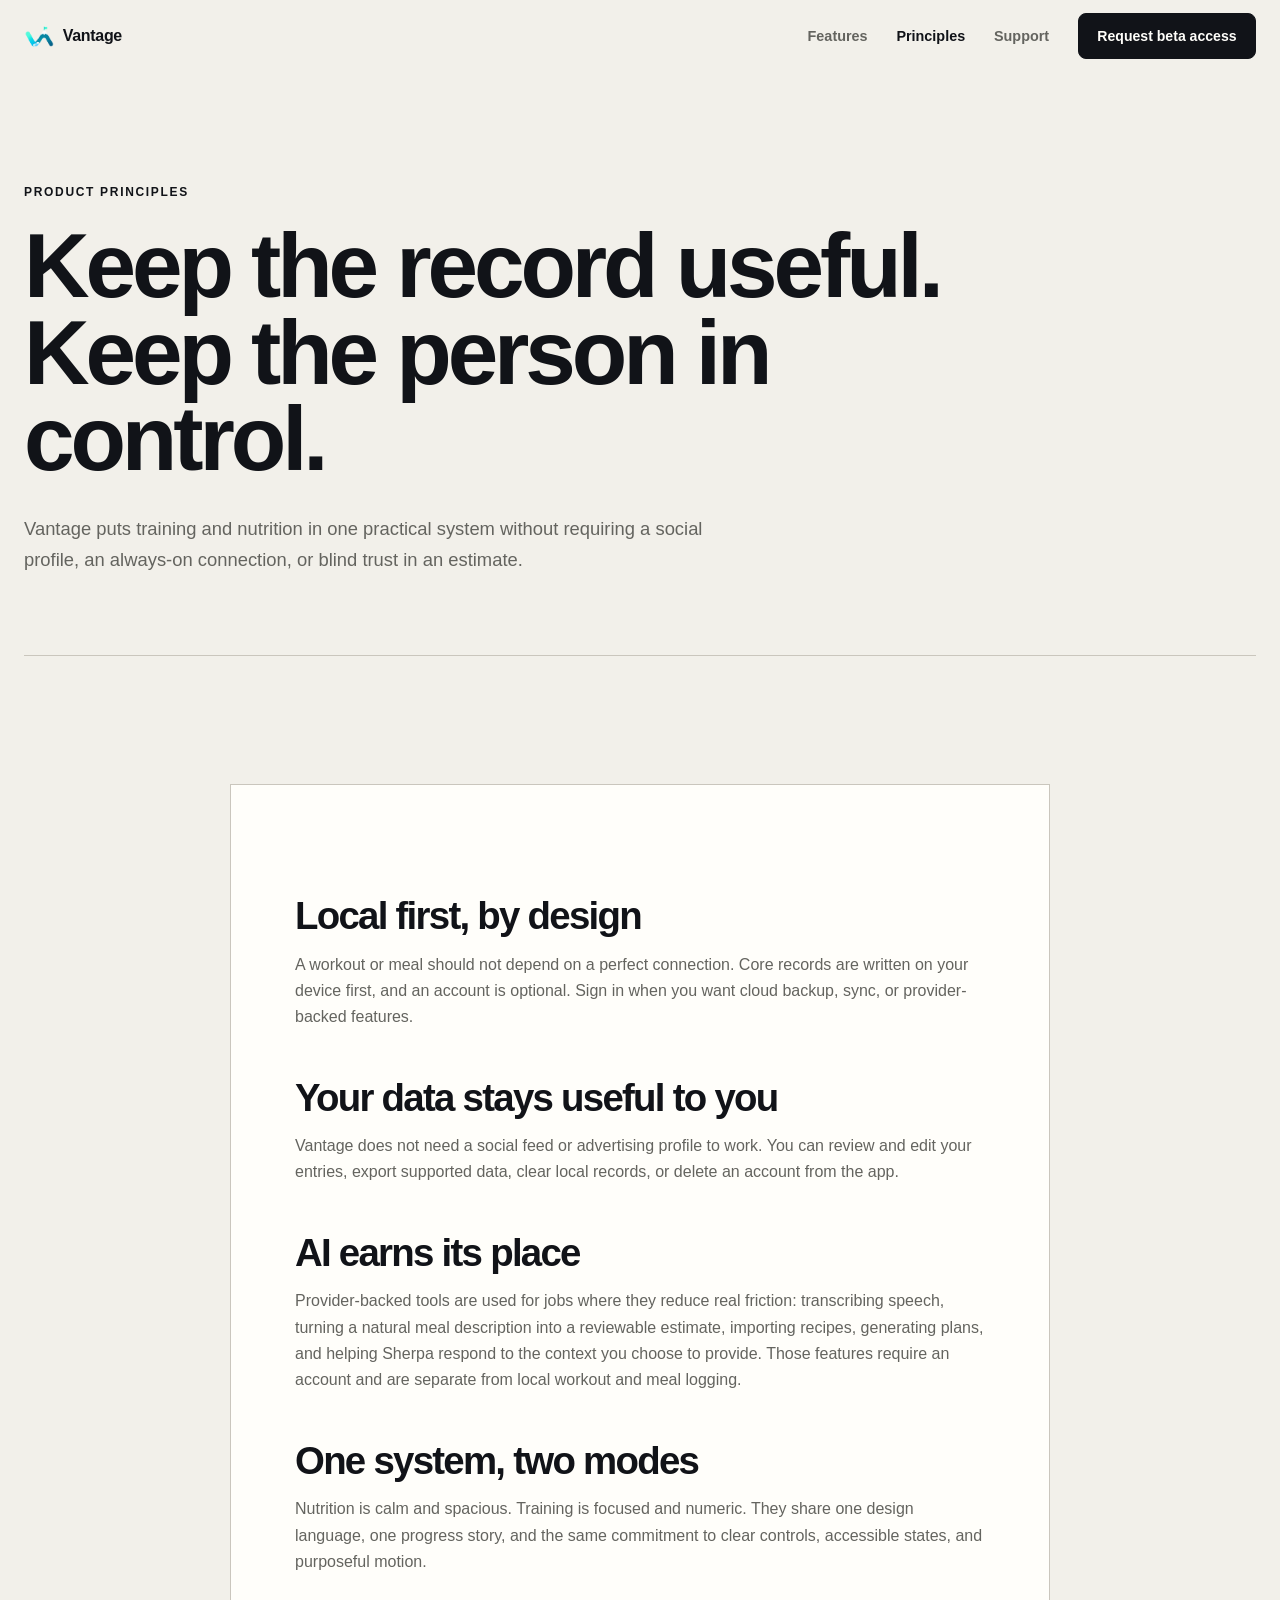
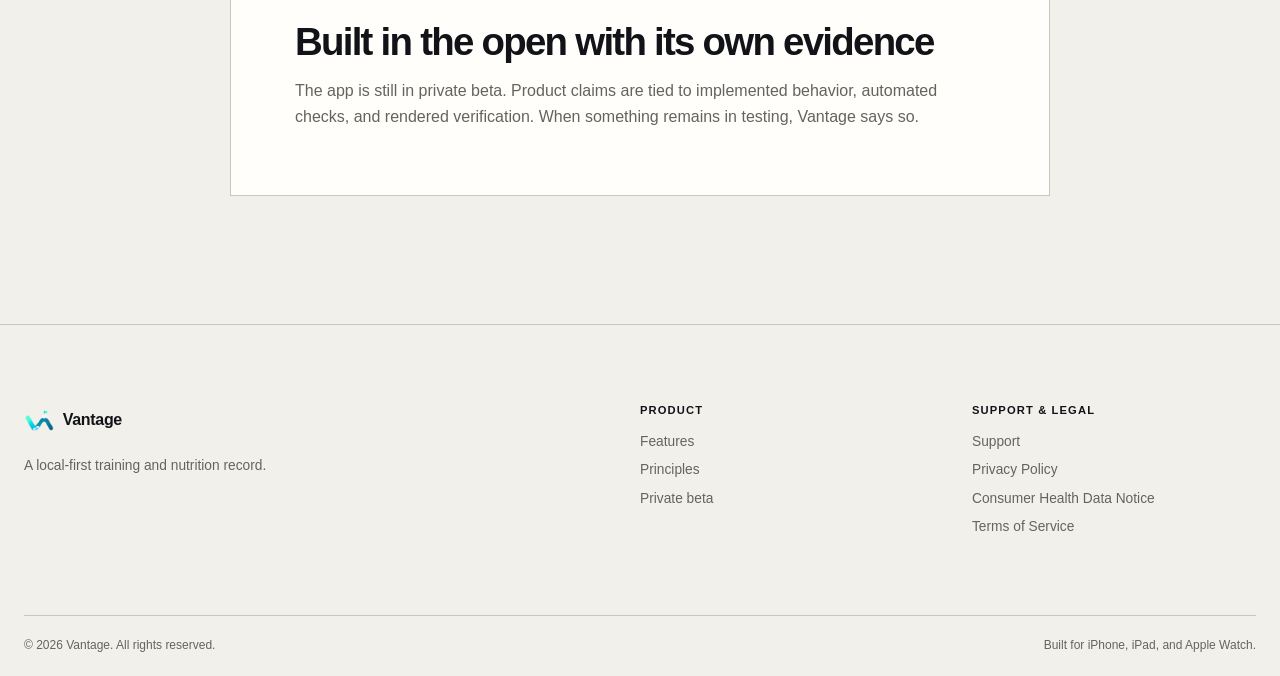
==== about.html @ d6f7681f "feat: redesign site around current product" ====
<!doctype html>
<html lang="en">
<head>
  <meta charset="utf-8">
  <meta name="viewport" content="width=device-width, initial-scale=1">
  <title>About — Vantage</title>
  <meta name="description" content="Why Vantage brings training, nutrition, and progress into one local-first app.">
  <link rel="icon" href="assets/vantage-mark-transparent.png">
  <link rel="stylesheet" href="style.css?v=20260926-2">
</head>
<body>
  <header class="site-header">
    <div class="container nav-container">
      <a href="index.html" class="logo" aria-label="Vantage home"><img src="assets/vantage-mark-transparent.png" width="30" height="30" alt=""><span>Vantage</span></a>
      <button class="menu-toggle" type="button" aria-label="Open menu" aria-expanded="false" aria-controls="site-navigation"><svg viewBox="0 0 24 24" aria-hidden="true"><path d="M4 7h16M4 12h16M4 17h16"/></svg></button>
      <nav class="nav-links" id="site-navigation" aria-label="Primary navigation"><a href="features.html">Features</a><a href="about.html" aria-current="page">Principles</a><a href="contact.html">Support</a><a href="mailto:support@vantage.support?subject=Vantage%20private%20beta" class="btn btn-primary">Request beta access</a></nav>
    </div>
  </header>
  <main>
    <section class="page-hero container">
      <p class="eyebrow">Product principles</p>
      <h1>Keep the record useful. Keep the person in control.</h1>
      <p>Vantage puts training and nutrition in one practical system without requiring a social profile, an always-on connection, or blind trust in an estimate.</p>
    </section>
    <section class="section container">
      <div class="document-content">
        <h2>Local first, by design</h2>
        <p>A workout or meal should not depend on a perfect connection. Core records are written on your device first, and an account is optional. Sign in when you want cloud backup, sync, or provider-backed features.</p>

        <h2>Your data stays useful to you</h2>
        <p>Vantage does not need a social feed or advertising profile to work. You can review and edit your entries, export supported data, clear local records, or delete an account from the app.</p>

        <h2>AI earns its place</h2>
        <p>Provider-backed tools are used for jobs where they reduce real friction: transcribing speech, turning a natural meal description into a reviewable estimate, importing recipes, generating plans, and helping Sherpa respond to the context you choose to provide. Those features require an account and are separate from local workout and meal logging.</p>

        <h2>One system, two modes</h2>
        <p>Nutrition is calm and spacious. Training is focused and numeric. They share one design language, one progress story, and the same commitment to clear controls, accessible states, and purposeful motion.</p>

        <h2>Built in the open with its own evidence</h2>
        <p>The app is still in private beta. Product claims are tied to implemented behavior, automated checks, and rendered verification. When something remains in testing, Vantage says so.</p>
      </div>
    </section>
  </main>
  <footer>
    <div class="container footer-grid"><div class="footer-brand"><a href="index.html" class="logo"><img src="assets/vantage-mark-transparent.png" width="26" height="26" alt=""><span>Vantage</span></a><p>A local-first training and nutrition record.</p></div><div class="footer-links"><h2>Product</h2><ul><li><a href="features.html">Features</a></li><li><a href="about.html">Principles</a></li><li><a href="mailto:support@vantage.support?subject=Vantage%20private%20beta">Private beta</a></li></ul></div><div class="footer-links"><h2>Support &amp; legal</h2><ul><li><a href="contact.html">Support</a></li><li><a href="privacy.html">Privacy Policy</a></li><li><a href="consumer-health-data.html">Consumer Health Data Notice</a></li><li><a href="terms.html">Terms of Service</a></li></ul></div></div>
    <div class="container footer-bottom"><p>&copy; 2026 Vantage. All rights reserved.</p><p>Built for iPhone, iPad, and Apple Watch.</p></div>
  </footer>
  <script src="script.js?v=20260926-2"></script>
</body>
</html>
---- style.css ----
:root {
  color-scheme: light;
  --paper: #f2f0ea;
  --paper-deep: #e7e3da;
  --white: #fffefa;
  --ink: #111318;
  --muted: #64645f;
  --faint: #8c8b84;
  --line: #cac6bd;
  --navy: #172333;
  --blue: #3a57df;
  --aqua: #29bfd0;
  --coral: #d85748;
  --green: #168471;
  --container: 1240px;
  --font: -apple-system, BlinkMacSystemFont, "SF Pro Text", "Helvetica Neue", Arial, sans-serif;
  --display: -apple-system, BlinkMacSystemFont, "SF Pro Display", "Helvetica Neue", Arial, sans-serif;
  --space-1: .5rem;
  --space-2: .75rem;
  --space-3: 1rem;
  --space-4: 1.5rem;
  --space-5: 2rem;
  --space-6: 3rem;
  --space-7: 5rem;
  --space-8: 8rem;
}

* { box-sizing: border-box; }
html { scroll-behavior: smooth; }
body { margin: 0; background: var(--paper); color: var(--ink); font-family: var(--font); -webkit-font-smoothing: antialiased; }
img { display: block; max-width: 100%; height: auto; }
a { color: inherit; text-decoration: none; }
p { margin: 0; color: var(--muted); font-size: 1rem; line-height: 1.65; }
h1, h2, h3 { margin: 0; font-family: var(--display); font-weight: 650; letter-spacing: -.045em; }
h1 { max-width: 900px; font-size: clamp(3.4rem, 7.1vw, 6.9rem); line-height: .95; }
h2 { font-size: clamp(2.5rem, 5vw, 5rem); line-height: 1; }
h3 { font-size: 1.25rem; line-height: 1.2; }
.container { width: min(calc(100% - 48px), var(--container)); margin-inline: auto; }
.section { padding-block: var(--space-8); }
.kicker, .eyebrow { color: var(--ink); font-size: .75rem; font-weight: 750; letter-spacing: .14em; line-height: 1.2; text-transform: uppercase; }
.section-index, .section-number { color: var(--faint); font-size: .73rem; font-weight: 700; letter-spacing: .1em; text-transform: uppercase; }

.site-header { position: fixed; z-index: 20; top: 0; right: 0; left: 0; border-bottom: 1px solid transparent; background: rgba(242, 240, 234, .94); transition: border-color .2s ease; }
.site-header.scrolled { border-color: var(--line); }
.nav-container { display: flex; min-height: 72px; align-items: center; justify-content: space-between; }
.logo { display: inline-flex; align-items: center; gap: .55rem; font-size: 1rem; font-weight: 720; letter-spacing: -.02em; }
.logo img { width: 30px; height: 30px; object-fit: contain; }
.nav-links { display: flex; align-items: center; gap: 1.8rem; }
.nav-links > a:not(.btn) { color: var(--muted); font-size: .9rem; font-weight: 600; }
.nav-links > a:hover, .nav-links > a[aria-current="page"] { color: var(--ink); }
.menu-toggle { display: none; width: 44px; height: 44px; padding: 10px; border: 0; background: transparent; color: var(--ink); }
.menu-toggle svg, .icon-tile svg, .platform-icon svg { width: 100%; fill: none; stroke: currentColor; stroke-linecap: round; stroke-linejoin: round; stroke-width: 1.8; }

.btn { display: inline-flex; min-height: 46px; align-items: center; justify-content: center; padding: .75rem 1.15rem; border: 1px solid var(--ink); border-radius: 8px; font-size: .88rem; font-weight: 700; transition: transform .15s ease, background-color .15s ease; }
.btn:hover { transform: translateY(-1px); }
.btn-primary { background: var(--ink); color: var(--white); }
.btn-primary:hover { background: var(--navy); }
.btn-secondary { background: transparent; color: var(--ink); }
.btn-secondary:hover { background: var(--white); }
.text-link { color: var(--ink); font-weight: 700; text-decoration: underline; text-decoration-color: var(--line); text-underline-offset: 5px; }

.hero { display: grid; min-height: 940px; grid-template-columns: minmax(0, .9fr) minmax(480px, 1.1fr); align-items: center; gap: clamp(3rem, 7vw, 7rem); padding-top: 150px; padding-bottom: 90px; }
.hero-copy .kicker { margin-bottom: var(--space-5); }
.hero-lede { max-width: 620px; margin-top: var(--space-5); font-size: clamp(1.08rem, 1.5vw, 1.3rem); }
.hero-actions { display: flex; flex-wrap: wrap; align-items: center; gap: .75rem; margin-top: var(--space-5); }
.hero-proof { margin: 0; }
.hero-proof img { width: 100%; border: 1px solid var(--line); background: var(--white); }
.hero-proof figcaption, .wide-proof figcaption { display: flex; justify-content: space-between; gap: 1rem; padding-top: .75rem; color: var(--muted); font-size: .78rem; }
.hero-proof figcaption span { color: var(--ink); font-weight: 700; }

.fact-bar { border-block: 1px solid var(--line); }
.fact-grid { display: grid; grid-template-columns: repeat(3, 1fr); }
.fact-grid p { display: grid; gap: .45rem; padding: 1.75rem 2rem; }
.fact-grid p + p { border-left: 1px solid var(--line); }
.fact-grid strong { color: var(--ink); font-size: .9rem; }
.fact-grid span { font-size: .85rem; line-height: 1.45; }

.proof-section { position: relative; }
.proof-section > .section-index { margin-bottom: var(--space-7); }
.section-heading { display: grid; max-width: 880px; gap: var(--space-4); margin-bottom: var(--space-7); }
.section-heading > p:last-child { max-width: 650px; font-size: 1.1rem; }
.screen-grid { display: grid; grid-template-columns: repeat(3, 1fr); gap: clamp(1.5rem, 5vw, 4rem); align-items: start; }
.screen-figure { margin: 0; }
.screen-offset { margin-top: 6rem; }
.device-frame { overflow: hidden; border: 1px solid #afb0b2; border-radius: 38px; background: #f4f4f3; }
.device-frame img { width: 100%; }
.screen-figure figcaption, .feature-shot figcaption { display: grid; gap: .3rem; padding-top: 1rem; }
.screen-figure figcaption strong { font-size: .9rem; }
.screen-figure figcaption span, .feature-shot figcaption { color: var(--muted); font-size: .8rem; }

.dark-section { background: #10151d; color: #f7f5ef; }
.dark-section p { color: #aaaeb4; }
.dark-section .kicker, .dark-section .section-number { color: #7dd9e1; }
.watch-layout { display: grid; grid-template-columns: 150px minmax(0, 1fr) minmax(340px, .75fr); gap: clamp(2rem, 6vw, 6rem); align-items: center; }
.watch-layout .section-index { align-self: start; color: #6f7781; }
.watch-copy h2 { max-width: 650px; margin: var(--space-3) 0 var(--space-5); }
.watch-copy > p:not(.kicker) { max-width: 600px; }
.plain-list { display: grid; gap: 0; margin: var(--space-6) 0 0; padding: 0; list-style: none; border-top: 1px solid #39414a; }
.plain-list li { display: grid; grid-template-columns: 120px 1fr; gap: 1rem; padding: 1rem 0; border-bottom: 1px solid #39414a; color: #aeb3ba; font-size: .9rem; line-height: 1.5; }
.plain-list span { color: #f7f5ef; font-weight: 700; }
.watch-proof { margin: 0; }
.watch-proof img { width: 100%; border: 1px solid #39414a; background: #000; }
.watch-proof figcaption { padding-top: .75rem; color: #7f8791; font-size: .76rem; }

.roadmap-section > .section-index { margin-bottom: var(--space-7); }
.roadmap-heading { display: flex; align-items: flex-start; justify-content: space-between; gap: 2rem; }
.roadmap-heading h2 { max-width: 780px; margin-top: var(--space-3); }
.status-label { flex: 0 0 auto; padding: .55rem .7rem; border: 1px solid var(--green); border-radius: 999px; color: var(--green); font-size: .7rem; font-weight: 750; letter-spacing: .09em; text-transform: uppercase; }
.roadmap-intro, .next-section > p { max-width: 740px; margin-top: var(--space-5); font-size: 1.07rem; }
.roadmap-list { display: grid; grid-template-columns: repeat(2, 1fr); margin-top: var(--space-7); border-top: 1px solid var(--line); }
.roadmap-list article { display: grid; grid-template-columns: 48px 1fr; gap: 1rem; padding: 1.5rem 1.5rem 1.5rem 0; border-bottom: 1px solid var(--line); }
.roadmap-list article:nth-child(odd) { border-right: 1px solid var(--line); }
.roadmap-list article:nth-child(even) { padding-left: 1.5rem; }
.roadmap-list article > span { color: var(--faint); font-size: .75rem; }
.roadmap-list h3 { margin-bottom: .4rem; }
.roadmap-list p { font-size: .9rem; }
.closing-section { border-top: 1px solid var(--line); }
.closing-section h2 { max-width: 950px; margin: var(--space-4) 0; }
.closing-section > p:not(.kicker) { max-width: 590px; }

.page-hero { padding-top: 185px; padding-bottom: var(--space-7); border-bottom: 1px solid var(--line); }
.page-hero h1 { max-width: 1050px; margin-top: var(--space-4); }
.page-hero > p:not(.kicker):not(.eyebrow) { max-width: 700px; margin-top: var(--space-5); font-size: 1.15rem; }
.anchor-nav { display: flex; flex-wrap: wrap; gap: .5rem; margin-top: var(--space-6); }
.anchor-nav a { padding: .55rem .8rem; border: 1px solid var(--line); border-radius: 6px; color: var(--muted); font-size: .82rem; font-weight: 650; }
.anchor-nav a:hover { border-color: var(--ink); color: var(--ink); }

.feature-row { display: grid; grid-template-columns: minmax(0, 1fr) 390px; gap: clamp(4rem, 11vw, 10rem); align-items: center; padding-block: var(--space-8); border-bottom: 1px solid var(--line); }
.feature-row-reverse { grid-template-columns: 390px minmax(0, 1fr); }
.feature-row-reverse .feature-copy { grid-column: 2; grid-row: 1; }
.feature-row-reverse .feature-shot { grid-column: 1; grid-row: 1; }
.feature-copy .section-number { margin-bottom: var(--space-7); }
.feature-copy h2 { max-width: 730px; margin: var(--space-3) 0 var(--space-5); }
.feature-copy > p:not(.section-number):not(.kicker) { max-width: 650px; font-size: 1.08rem; }
.feature-shot { margin: 0; }
.detail-list { display: grid; gap: 0; margin: var(--space-6) 0 0; border-top: 1px solid var(--line); }
.detail-list div { display: grid; grid-template-columns: 150px 1fr; gap: 1rem; padding: 1rem 0; border-bottom: 1px solid var(--line); }
.detail-list dt { font-size: .88rem; font-weight: 700; }
.detail-list dd { margin: 0; color: var(--muted); font-size: .88rem; line-height: 1.5; }
.devices-layout { display: grid; gap: var(--space-7); }
.devices-layout h2 { max-width: 760px; margin-top: var(--space-3); }
.device-columns { display: grid; grid-template-columns: repeat(3, 1fr); border-top: 1px solid #39414a; }
.device-columns article { padding: 1.5rem 1.5rem 0 0; }
.device-columns article + article { padding-left: 1.5rem; border-left: 1px solid #39414a; }
.device-columns h3 { margin-bottom: .65rem; }
.device-columns p { font-size: .88rem; }
.wide-proof { margin: 0; }
.wide-proof img { border: 1px solid #39414a; }
.next-section { max-width: 980px; }

.document-content { max-width: 820px; margin: 0 auto; padding: clamp(1.5rem, 5vw, 4rem); border: 1px solid var(--line); background: var(--white); }
.document-content h2, .document-content h3 { margin: var(--space-6) 0 var(--space-3); }
.document-content h2 { font-size: clamp(1.7rem, 3vw, 2.6rem); }
.document-content h3 { font-size: 1.35rem; }
.document-content h4 { margin: var(--space-5) 0 var(--space-2); }
.document-content p + p { margin-top: 1rem; }
.document-content ul, .document-content ol { color: var(--muted); line-height: 1.6; }
.document-content li { margin-bottom: .75rem; }
.document-content a { color: var(--blue); text-decoration: underline; text-underline-offset: 3px; }
.legal-hero { padding-bottom: var(--space-5); border-bottom: 0; }
.legal-hero h1 { max-width: 900px; }
.legal-nav { display: flex; flex-wrap: wrap; gap: .5rem; }
.legal-nav a { padding: .6rem .8rem; border: 1px solid var(--line); border-radius: 6px; color: var(--muted); font-size: .82rem; font-weight: 650; }
.legal-section { padding-top: var(--space-5); }
.legal-introduction { padding-bottom: var(--space-3); border-bottom: 1px solid var(--line); }
.card { padding: clamp(2rem, 7vw, 5rem); border: 1px solid var(--line); background: var(--white); }
.text-center { text-align: center; }
.icon-tile { display: grid; width: 50px; height: 50px; place-items: center; }

footer { border-top: 1px solid var(--line); }
.footer-grid { display: grid; grid-template-columns: 2fr 1fr 1fr; gap: var(--space-6); padding-block: var(--space-7); }
.footer-brand p { max-width: 320px; margin-top: var(--space-3); font-size: .86rem; }
.footer-links h2 { margin-bottom: var(--space-3); font-family: var(--font); font-size: .7rem; letter-spacing: .1em; text-transform: uppercase; }
.footer-links ul { display: grid; gap: .65rem; margin: 0; padding: 0; list-style: none; }
.footer-links a { color: var(--muted); font-size: .86rem; }
.footer-links a:hover { color: var(--ink); }
.footer-bottom { display: flex; justify-content: space-between; padding-block: 1.25rem; border-top: 1px solid var(--line); }
.footer-bottom p { font-size: .75rem; }

@media (max-width: 980px) {
  .hero { min-height: auto; grid-template-columns: 1fr; padding-top: 150px; }
  .hero-copy { max-width: 800px; }
  .hero-proof { max-width: 800px; }
  .watch-layout { grid-template-columns: 1fr 340px; }
  .watch-layout .section-index { grid-column: 1 / -1; }
  .feature-row, .feature-row-reverse { grid-template-columns: 1fr 320px; gap: 4rem; }
  .feature-row-reverse .feature-copy { grid-column: 1; }
  .feature-row-reverse .feature-shot { grid-column: 2; }
}

@media (max-width: 760px) {
  :root { --space-8: 6rem; }
  .container { width: min(calc(100% - 32px), var(--container)); }
  h1 { font-size: clamp(3rem, 15vw, 5rem); }
  .nav-container { min-height: 64px; }
  .menu-toggle { display: block; }
  .nav-links { position: absolute; top: 64px; right: 0; left: 0; display: none; align-items: stretch; gap: 0; padding: .6rem 16px 1rem; border-bottom: 1px solid var(--line); background: var(--paper); }
  .nav-links.active { display: grid; }
  .nav-links > a { padding: .85rem; }
  .nav-links .btn { margin-top: .5rem; }
  .hero { display: block; padding-top: 130px; padding-bottom: 65px; }
  .hero-proof { margin-top: 4rem; }
  .fact-grid { grid-template-columns: 1fr; }
  .fact-grid p { padding-inline: 0; }
  .fact-grid p + p { border-top: 1px solid var(--line); border-left: 0; }
  .screen-grid { grid-template-columns: 1fr 1fr; }
  .screen-grid .screen-figure:last-child { grid-column: 1 / -1; width: calc(50% - .75rem); margin-inline: auto; }
  .screen-offset { margin-top: 3rem; }
  .watch-layout { grid-template-columns: 1fr; }
  .watch-proof { max-width: 430px; }
  .roadmap-heading { display: grid; }
  .roadmap-list { grid-template-columns: 1fr; }
  .roadmap-list article:nth-child(odd) { border-right: 0; }
  .roadmap-list article:nth-child(even) { padding-left: 0; }
  .feature-row, .feature-row-reverse { grid-template-columns: 1fr; gap: 3rem; }
  .feature-row-reverse .feature-copy, .feature-row-reverse .feature-shot { grid-column: 1; }
  .feature-row-reverse .feature-copy { grid-row: 1; }
  .feature-row-reverse .feature-shot { grid-row: 2; }
  .feature-shot { width: min(100%, 360px); }
  .feature-copy .section-number { margin-bottom: var(--space-5); }
  .device-columns { grid-template-columns: 1fr; }
  .device-columns article { padding: 1.25rem 0; border-bottom: 1px solid #39414a; }
  .device-columns article + article { padding-left: 0; border-left: 0; }
  .footer-grid { grid-template-columns: 1fr 1fr; }
  .footer-brand { grid-column: 1 / -1; }
}

@media (max-width: 480px) {
  .screen-grid { grid-template-columns: 1fr; }
  .screen-grid .screen-figure:last-child { grid-column: auto; width: 100%; }
  .screen-offset { margin-top: 0; }
  .device-frame { border-radius: 28px; }
  .plain-list li, .detail-list div { grid-template-columns: 1fr; gap: .35rem; }
  .footer-grid { grid-template-columns: 1fr; }
  .footer-brand { grid-column: auto; }
  .footer-bottom { display: grid; gap: .3rem; }
}

@media (prefers-reduced-motion: reduce) {
  html { scroll-behavior: auto; }
  *, *::before, *::after { transition-duration: .01ms !important; }
}
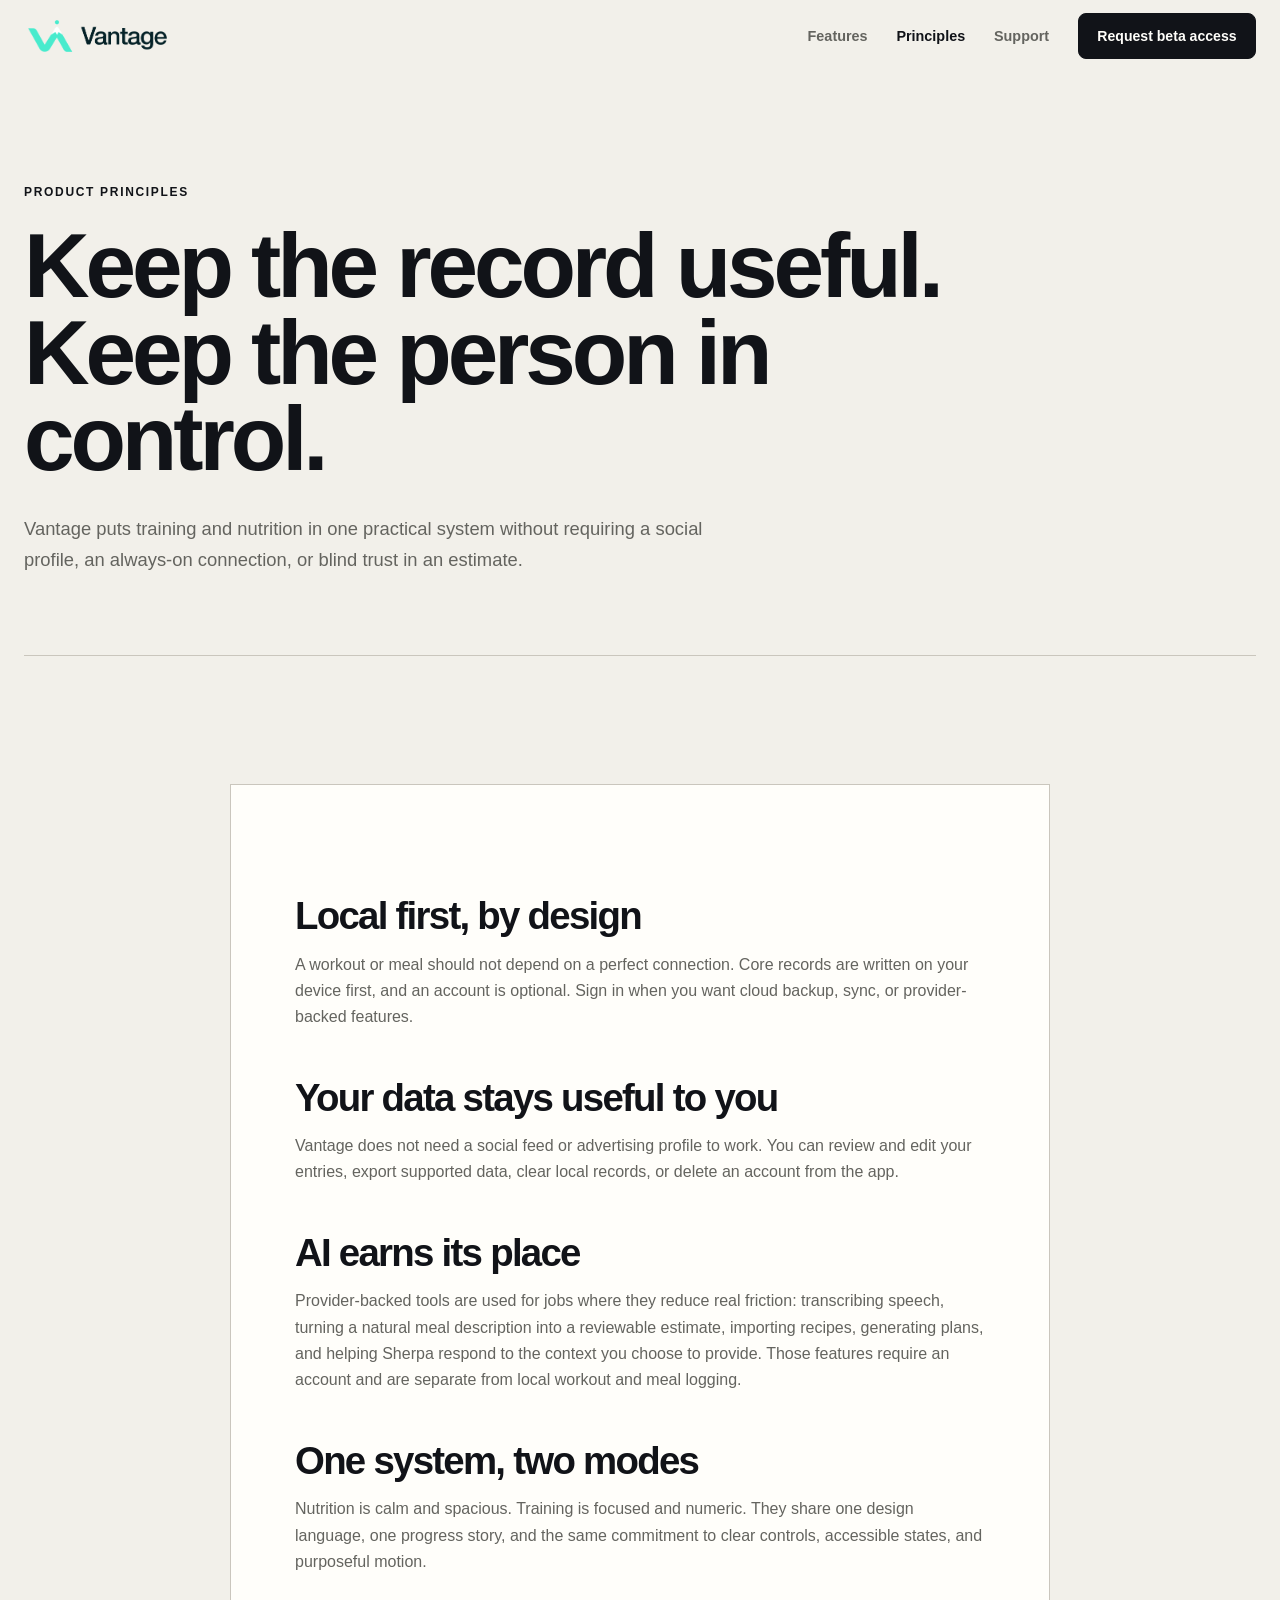
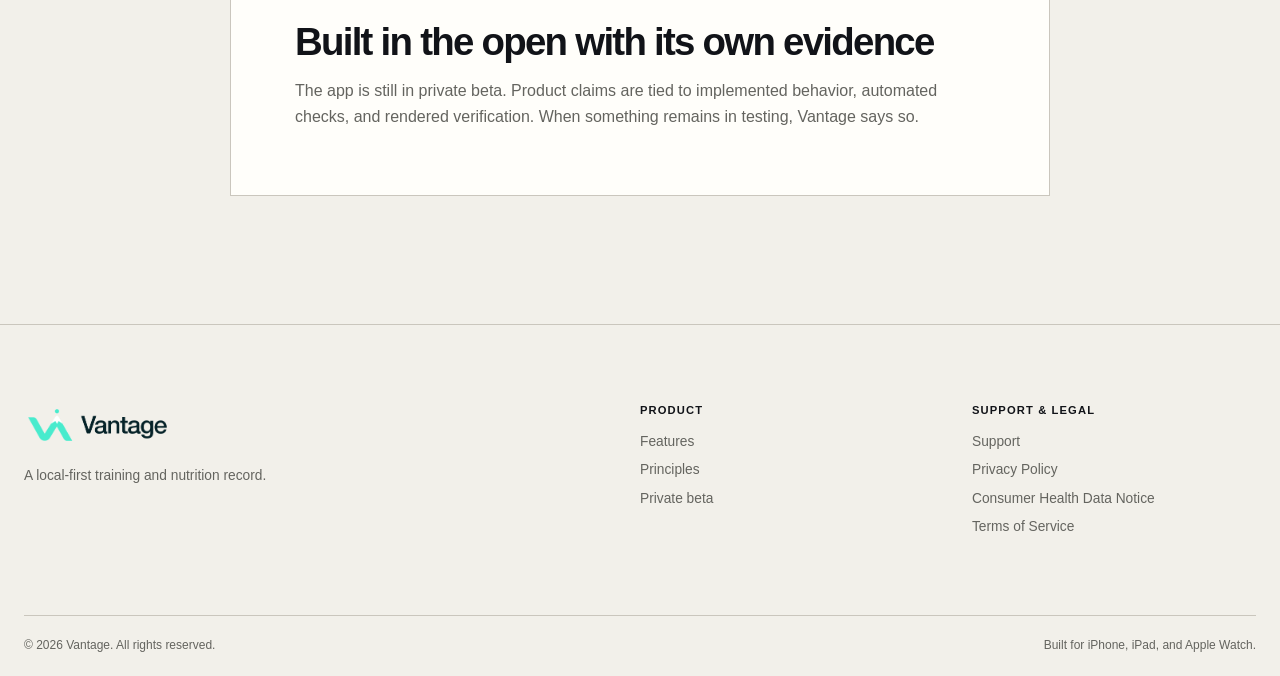
==== commit 5f20ccff: "Update Vantage mountain branding and full website logo" ====
--- a/about.html
+++ b/about.html
@@ -5,13 +5,13 @@
   <meta name="viewport" content="width=device-width, initial-scale=1">
   <title>About — Vantage</title>
   <meta name="description" content="Why Vantage brings training, nutrition, and progress into one local-first app.">
-  <link rel="icon" href="assets/vantage-mark-transparent.png">
-  <link rel="stylesheet" href="style.css?v=20260926-2">
+  <link rel="icon" href="assets/favicon.png?v=20261013">
+  <link rel="stylesheet" href="style.css?v=20261013">
 </head>
 <body>
   <header class="site-header">
     <div class="container nav-container">
-      <a href="index.html" class="logo" aria-label="Vantage home"><img src="assets/vantage-mark-transparent.png" width="30" height="30" alt=""><span>Vantage</span></a>
+      <a href="index.html" class="logo" aria-label="Vantage home"><img src="assets/vantage-full-logo.png?v=20261013" width="166" height="40" alt="Vantage"></a>
       <button class="menu-toggle" type="button" aria-label="Open menu" aria-expanded="false" aria-controls="site-navigation"><svg viewBox="0 0 24 24" aria-hidden="true"><path d="M4 7h16M4 12h16M4 17h16"/></svg></button>
       <nav class="nav-links" id="site-navigation" aria-label="Primary navigation"><a href="features.html">Features</a><a href="about.html" aria-current="page">Principles</a><a href="contact.html">Support</a><a href="mailto:support@vantage.support?subject=Vantage%20private%20beta" class="btn btn-primary">Request beta access</a></nav>
     </div>
@@ -42,9 +42,9 @@
     </section>
   </main>
   <footer>
-    <div class="container footer-grid"><div class="footer-brand"><a href="index.html" class="logo"><img src="assets/vantage-mark-transparent.png" width="26" height="26" alt=""><span>Vantage</span></a><p>A local-first training and nutrition record.</p></div><div class="footer-links"><h2>Product</h2><ul><li><a href="features.html">Features</a></li><li><a href="about.html">Principles</a></li><li><a href="mailto:support@vantage.support?subject=Vantage%20private%20beta">Private beta</a></li></ul></div><div class="footer-links"><h2>Support &amp; legal</h2><ul><li><a href="contact.html">Support</a></li><li><a href="privacy.html">Privacy Policy</a></li><li><a href="consumer-health-data.html">Consumer Health Data Notice</a></li><li><a href="terms.html">Terms of Service</a></li></ul></div></div>
+    <div class="container footer-grid"><div class="footer-brand"><a href="index.html" class="logo"><img src="assets/vantage-full-logo.png?v=20261013" width="166" height="40" alt="Vantage"></a><p>A local-first training and nutrition record.</p></div><div class="footer-links"><h2>Product</h2><ul><li><a href="features.html">Features</a></li><li><a href="about.html">Principles</a></li><li><a href="mailto:support@vantage.support?subject=Vantage%20private%20beta">Private beta</a></li></ul></div><div class="footer-links"><h2>Support &amp; legal</h2><ul><li><a href="contact.html">Support</a></li><li><a href="privacy.html">Privacy Policy</a></li><li><a href="consumer-health-data.html">Consumer Health Data Notice</a></li><li><a href="terms.html">Terms of Service</a></li></ul></div></div>
     <div class="container footer-bottom"><p>&copy; 2026 Vantage. All rights reserved.</p><p>Built for iPhone, iPad, and Apple Watch.</p></div>
   </footer>
-  <script src="script.js?v=20260926-2"></script>
+  <script src="script.js?v=20260927-1"></script>
 </body>
 </html>
--- a/style.css
+++ b/style.css
@@ -44,7 +44,7 @@
 .site-header.scrolled { border-color: var(--line); }
 .nav-container { display: flex; min-height: 72px; align-items: center; justify-content: space-between; }
 .logo { display: inline-flex; align-items: center; gap: .55rem; font-size: 1rem; font-weight: 720; letter-spacing: -.02em; }
-.logo img { width: 30px; height: 30px; object-fit: contain; }
+.logo img { width: 166px; height: 40px; object-fit: contain; }
 .nav-links { display: flex; align-items: center; gap: 1.8rem; }
 .nav-links > a:not(.btn) { color: var(--muted); font-size: .9rem; font-weight: 600; }
 .nav-links > a:hover, .nav-links > a[aria-current="page"] { color: var(--ink); }
@@ -64,7 +64,7 @@
 .hero-lede { max-width: 620px; margin-top: var(--space-5); font-size: clamp(1.08rem, 1.5vw, 1.3rem); }
 .hero-actions { display: flex; flex-wrap: wrap; align-items: center; gap: .75rem; margin-top: var(--space-5); }
 .hero-proof { margin: 0; }
-.hero-proof img { width: 100%; border: 1px solid var(--line); background: var(--white); }
+.hero-proof img { width: 100%; background: var(--white); }
 .hero-proof figcaption, .wide-proof figcaption { display: flex; justify-content: space-between; gap: 1rem; padding-top: .75rem; color: var(--muted); font-size: .78rem; }
 .hero-proof figcaption span { color: var(--ink); font-weight: 700; }
 
@@ -80,10 +80,13 @@
 .section-heading { display: grid; max-width: 880px; gap: var(--space-4); margin-bottom: var(--space-7); }
 .section-heading > p:last-child { max-width: 650px; font-size: 1.1rem; }
 .screen-grid { display: grid; grid-template-columns: repeat(3, 1fr); gap: clamp(1.5rem, 5vw, 4rem); align-items: start; }
+.screen-grid-four { grid-template-columns: repeat(4, 1fr); gap: clamp(1.25rem, 3vw, 2.5rem); }
 .screen-figure { margin: 0; }
-.screen-offset { margin-top: 6rem; }
-.device-frame { overflow: hidden; border: 1px solid #afb0b2; border-radius: 38px; background: #f4f4f3; }
-.device-frame img { width: 100%; }
+.screen-offset { margin-top: 4.5rem; }
+.device-frame { position: relative; padding: 7px; border: 1px solid #4a4d52; border-radius: 44px; background: #17191d; box-shadow: 0 22px 50px rgba(20, 22, 27, .14), inset 0 0 0 1px #707278; }
+.device-frame::before { position: absolute; top: 22%; left: -4px; width: 3px; height: 12%; border-radius: 2px 0 0 2px; background: #33363b; content: ""; }
+.device-frame::after { position: absolute; top: 29%; right: -4px; width: 3px; height: 18%; border-radius: 0 2px 2px 0; background: #33363b; content: ""; }
+.device-frame img { width: 100%; border-radius: 37px; }
 .screen-figure figcaption, .feature-shot figcaption { display: grid; gap: .3rem; padding-top: 1rem; }
 .screen-figure figcaption strong { font-size: .9rem; }
 .screen-figure figcaption span, .feature-shot figcaption { color: var(--muted); font-size: .8rem; }
@@ -98,9 +101,20 @@
 .plain-list { display: grid; gap: 0; margin: var(--space-6) 0 0; padding: 0; list-style: none; border-top: 1px solid #39414a; }
 .plain-list li { display: grid; grid-template-columns: 120px 1fr; gap: 1rem; padding: 1rem 0; border-bottom: 1px solid #39414a; color: #aeb3ba; font-size: .9rem; line-height: 1.5; }
 .plain-list span { color: #f7f5ef; font-weight: 700; }
-.watch-proof { margin: 0; }
-.watch-proof img { width: 100%; border: 1px solid #39414a; background: #000; }
-.watch-proof figcaption { padding-top: .75rem; color: #7f8791; font-size: .76rem; }
+.watch-proof { position: relative; margin: 0; padding-inline: 24px; }
+.watch-proof::before { position: absolute; top: 46%; left: 50%; width: min(92%, 390px); aspect-ratio: 1; border-radius: 50%; background: radial-gradient(circle, rgba(91, 120, 147, .15), rgba(16, 21, 29, 0) 70%); content: ""; transform: translate(-50%, -50%); }
+.watch-proof figcaption { display: flex; justify-content: center; gap: .45rem; padding-top: 1rem; color: #7f8791; font-size: .76rem; text-align: center; }
+.watch-proof figcaption span { color: #d5d8dd; font-weight: 700; }
+.watch-device { position: relative; z-index: 1; width: min(100%, 306px); margin: 28px auto 0; padding: 6px; border: 1px solid #747a80; border-radius: 29% / 24%; background: linear-gradient(135deg, #858b90 0%, #30353a 22%, #171a1e 52%, #555b61 78%, #94999d 100%); box-shadow: 0 30px 70px rgba(0, 0, 0, .5), inset 0 0 0 1px rgba(255, 255, 255, .22), inset 0 0 0 3px rgba(10, 12, 15, .38); }
+.watch-crown { position: absolute; z-index: -1; top: 24%; left: calc(100% - 2px); width: 14px; height: 46px; border: 1px solid #686e73; border-radius: 0 9px 9px 0; background: repeating-linear-gradient(0deg, #3e4449 0 2px, #747a7e 2px 3px); box-shadow: 3px 4px 10px rgba(0, 0, 0, .3); }
+.watch-crown::after { position: absolute; top: 72px; right: 3px; width: 8px; height: 46px; border: 1px solid #555b60; border-radius: 0 6px 6px 0; background: linear-gradient(90deg, #3d4247, #6d7377); content: ""; }
+.watch-screen { overflow: hidden; border: 4px solid #050607; border-radius: 28% / 23%; background: #000; }
+.watch-screen img { display: block; width: 100%; background: #000; }
+.compact-watch .watch-device { max-width: 274px; }
+
+.ipad-device { position: relative; padding: 12px; border: 1px solid #54575c; border-radius: 28px; background: #17191d; box-shadow: 0 28px 65px rgba(20, 22, 27, .18), inset 0 0 0 1px #6c6f74; }
+.ipad-device img { overflow: hidden; border-radius: 17px; }
+.ipad-camera { position: absolute; z-index: 2; top: 5px; left: 50%; width: 4px; height: 4px; border-radius: 50%; background: #50555d; transform: translateX(-50%); }
 
 .roadmap-section > .section-index { margin-bottom: var(--space-7); }
 .roadmap-heading { display: flex; align-items: flex-start; justify-content: space-between; gap: 2rem; }
@@ -147,6 +161,16 @@
 .wide-proof { margin: 0; }
 .wide-proof img { border: 1px solid #39414a; }
 .next-section { max-width: 980px; }
+.device-showcase { display: grid; grid-template-columns: minmax(0, 1.35fr) minmax(300px, .65fr); gap: clamp(2rem, 6vw, 6rem); align-items: center; }
+.wide-proof figcaption { color: #7f8791; }
+
+.capability-grid { display: grid; grid-template-columns: repeat(3, 1fr); margin-top: var(--space-7); border-top: 1px solid var(--line); border-left: 1px solid var(--line); }
+.capability-grid article { min-height: 245px; padding: var(--space-5); border-right: 1px solid var(--line); border-bottom: 1px solid var(--line); }
+.capability-grid article > span { display: block; margin-bottom: var(--space-6); color: var(--faint); font-size: .7rem; font-weight: 750; letter-spacing: .11em; text-transform: uppercase; }
+.capability-grid h3 { margin-bottom: .7rem; font-size: 1.35rem; }
+.capability-grid p { font-size: .9rem; }
+.feature-link-row { margin-top: var(--space-5); }
+.current-section > .section-index, .control-section > .section-index { margin-bottom: var(--space-7); }
 
 .document-content { max-width: 820px; margin: 0 auto; padding: clamp(1.5rem, 5vw, 4rem); border: 1px solid var(--line); background: var(--white); }
 .document-content h2, .document-content h3 { margin: var(--space-6) 0 var(--space-3); }
@@ -186,6 +210,10 @@
   .feature-row, .feature-row-reverse { grid-template-columns: 1fr 320px; gap: 4rem; }
   .feature-row-reverse .feature-copy { grid-column: 1; }
   .feature-row-reverse .feature-shot { grid-column: 2; }
+  .screen-grid-four { grid-template-columns: repeat(2, 1fr); }
+  .screen-grid-four .screen-figure { max-width: 420px; }
+  .capability-grid { grid-template-columns: repeat(2, 1fr); }
+  .device-showcase { grid-template-columns: 1fr; }
 }
 
 @media (max-width: 760px) {
@@ -204,7 +232,6 @@
   .fact-grid p { padding-inline: 0; }
   .fact-grid p + p { border-top: 1px solid var(--line); border-left: 0; }
   .screen-grid { grid-template-columns: 1fr 1fr; }
-  .screen-grid .screen-figure:last-child { grid-column: 1 / -1; width: calc(50% - .75rem); margin-inline: auto; }
   .screen-offset { margin-top: 3rem; }
   .watch-layout { grid-template-columns: 1fr; }
   .watch-proof { max-width: 430px; }
@@ -227,10 +254,14 @@
 
 @media (max-width: 480px) {
   .screen-grid { grid-template-columns: 1fr; }
-  .screen-grid .screen-figure:last-child { grid-column: auto; width: 100%; }
   .screen-offset { margin-top: 0; }
-  .device-frame { border-radius: 28px; }
+  .device-frame { border-radius: 38px; }
+  .device-frame img { border-radius: 31px; }
   .plain-list li, .detail-list div { grid-template-columns: 1fr; gap: .35rem; }
+  .capability-grid { grid-template-columns: 1fr; }
+  .capability-grid article { min-height: 0; }
+  .watch-device { width: 86%; margin: 24px auto 0; }
+  .watch-proof figcaption { display: grid; justify-content: center; gap: .25rem; text-align: center; }
   .footer-grid { grid-template-columns: 1fr; }
   .footer-brand { grid-column: auto; }
   .footer-bottom { display: grid; gap: .3rem; }
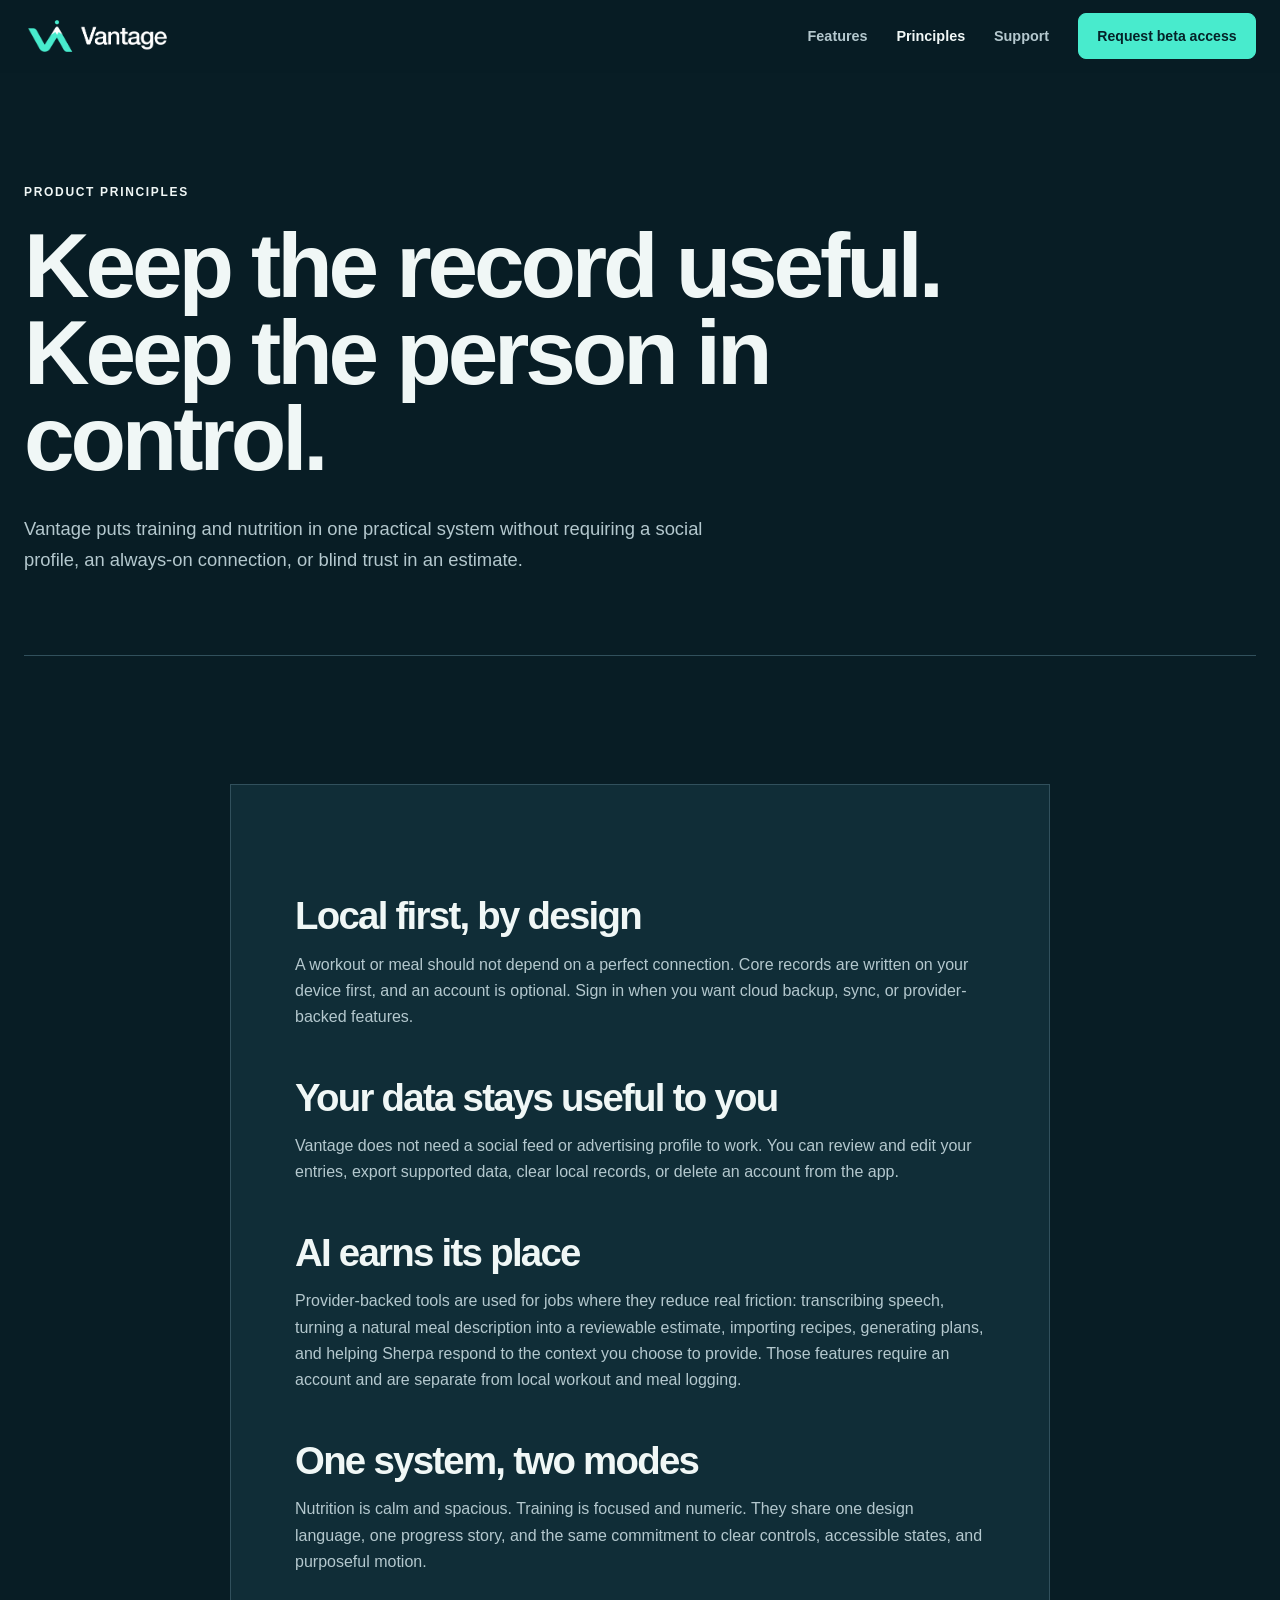
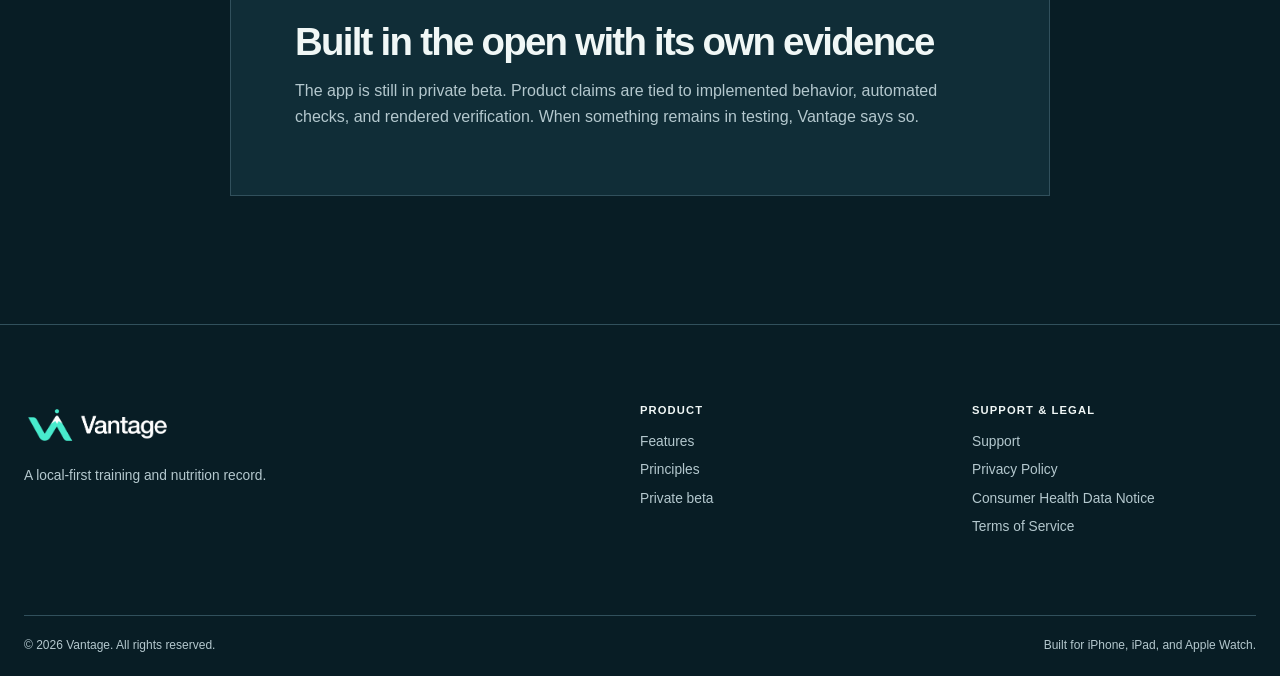
==== commit 16bfd637: "Use midnight teal website palette and high-contrast branding" ====
--- a/about.html
+++ b/about.html
@@ -6,12 +6,12 @@
   <title>About — Vantage</title>
   <meta name="description" content="Why Vantage brings training, nutrition, and progress into one local-first app.">
   <link rel="icon" href="assets/favicon.png?v=20261013">
-  <link rel="stylesheet" href="style.css?v=20261013">
+  <link rel="stylesheet" href="style.css?v=20261014">
 </head>
 <body>
   <header class="site-header">
     <div class="container nav-container">
-      <a href="index.html" class="logo" aria-label="Vantage home"><img src="assets/vantage-full-logo.png?v=20261013" width="166" height="40" alt="Vantage"></a>
+      <a href="index.html" class="logo" aria-label="Vantage home"><img src="assets/vantage-full-logo-dark.png?v=20261014" width="166" height="40" alt="Vantage"></a>
       <button class="menu-toggle" type="button" aria-label="Open menu" aria-expanded="false" aria-controls="site-navigation"><svg viewBox="0 0 24 24" aria-hidden="true"><path d="M4 7h16M4 12h16M4 17h16"/></svg></button>
       <nav class="nav-links" id="site-navigation" aria-label="Primary navigation"><a href="features.html">Features</a><a href="about.html" aria-current="page">Principles</a><a href="contact.html">Support</a><a href="mailto:support@vantage.support?subject=Vantage%20private%20beta" class="btn btn-primary">Request beta access</a></nav>
     </div>
@@ -42,7 +42,7 @@
     </section>
   </main>
   <footer>
-    <div class="container footer-grid"><div class="footer-brand"><a href="index.html" class="logo"><img src="assets/vantage-full-logo.png?v=20261013" width="166" height="40" alt="Vantage"></a><p>A local-first training and nutrition record.</p></div><div class="footer-links"><h2>Product</h2><ul><li><a href="features.html">Features</a></li><li><a href="about.html">Principles</a></li><li><a href="mailto:support@vantage.support?subject=Vantage%20private%20beta">Private beta</a></li></ul></div><div class="footer-links"><h2>Support &amp; legal</h2><ul><li><a href="contact.html">Support</a></li><li><a href="privacy.html">Privacy Policy</a></li><li><a href="consumer-health-data.html">Consumer Health Data Notice</a></li><li><a href="terms.html">Terms of Service</a></li></ul></div></div>
+    <div class="container footer-grid"><div class="footer-brand"><a href="index.html" class="logo"><img src="assets/vantage-full-logo-dark.png?v=20261014" width="166" height="40" alt="Vantage"></a><p>A local-first training and nutrition record.</p></div><div class="footer-links"><h2>Product</h2><ul><li><a href="features.html">Features</a></li><li><a href="about.html">Principles</a></li><li><a href="mailto:support@vantage.support?subject=Vantage%20private%20beta">Private beta</a></li></ul></div><div class="footer-links"><h2>Support &amp; legal</h2><ul><li><a href="contact.html">Support</a></li><li><a href="privacy.html">Privacy Policy</a></li><li><a href="consumer-health-data.html">Consumer Health Data Notice</a></li><li><a href="terms.html">Terms of Service</a></li></ul></div></div>
     <div class="container footer-bottom"><p>&copy; 2026 Vantage. All rights reserved.</p><p>Built for iPhone, iPad, and Apple Watch.</p></div>
   </footer>
   <script src="script.js?v=20260927-1"></script>
--- a/style.css
+++ b/style.css
@@ -1,17 +1,20 @@
 :root {
-  color-scheme: light;
-  --paper: #f2f0ea;
-  --paper-deep: #e7e3da;
-  --white: #fffefa;
-  --ink: #111318;
-  --muted: #64645f;
-  --faint: #8c8b84;
-  --line: #cac6bd;
+  color-scheme: dark;
+  --paper: #081d25;
+  --paper-deep: #0b2630;
+  --surface: #102d37;
+  --accent: #48ebcd;
+  --accent-hover: #7bf2db;
+  --on-accent: #052228;
+  --ink: #f0f7f6;
+  --muted: #b4c8ce;
+  --faint: #96b0b9;
+  --line: #31505c;
   --navy: #172333;
-  --blue: #3a57df;
+  --blue: #8bc5ff;
   --aqua: #29bfd0;
   --coral: #d85748;
-  --green: #168471;
+  --green: #65e0bf;
   --container: 1240px;
   --font: -apple-system, BlinkMacSystemFont, "SF Pro Text", "Helvetica Neue", Arial, sans-serif;
   --display: -apple-system, BlinkMacSystemFont, "SF Pro Display", "Helvetica Neue", Arial, sans-serif;
@@ -30,6 +33,7 @@
 body { margin: 0; background: var(--paper); color: var(--ink); font-family: var(--font); -webkit-font-smoothing: antialiased; }
 img { display: block; max-width: 100%; height: auto; }
 a { color: inherit; text-decoration: none; }
+a:focus-visible, button:focus-visible { outline: 2px solid var(--accent); outline-offset: 4px; }
 p { margin: 0; color: var(--muted); font-size: 1rem; line-height: 1.65; }
 h1, h2, h3 { margin: 0; font-family: var(--display); font-weight: 650; letter-spacing: -.045em; }
 h1 { max-width: 900px; font-size: clamp(3.4rem, 7.1vw, 6.9rem); line-height: .95; }
@@ -40,7 +44,7 @@
 .kicker, .eyebrow { color: var(--ink); font-size: .75rem; font-weight: 750; letter-spacing: .14em; line-height: 1.2; text-transform: uppercase; }
 .section-index, .section-number { color: var(--faint); font-size: .73rem; font-weight: 700; letter-spacing: .1em; text-transform: uppercase; }
 
-.site-header { position: fixed; z-index: 20; top: 0; right: 0; left: 0; border-bottom: 1px solid transparent; background: rgba(242, 240, 234, .94); transition: border-color .2s ease; }
+.site-header { position: fixed; z-index: 20; top: 0; right: 0; left: 0; border-bottom: 1px solid transparent; background: rgba(8, 29, 37, .96); transition: border-color .2s ease; }
 .site-header.scrolled { border-color: var(--line); }
 .nav-container { display: flex; min-height: 72px; align-items: center; justify-content: space-between; }
 .logo { display: inline-flex; align-items: center; gap: .55rem; font-size: 1rem; font-weight: 720; letter-spacing: -.02em; }
@@ -53,10 +57,10 @@
 
 .btn { display: inline-flex; min-height: 46px; align-items: center; justify-content: center; padding: .75rem 1.15rem; border: 1px solid var(--ink); border-radius: 8px; font-size: .88rem; font-weight: 700; transition: transform .15s ease, background-color .15s ease; }
 .btn:hover { transform: translateY(-1px); }
-.btn-primary { background: var(--ink); color: var(--white); }
-.btn-primary:hover { background: var(--navy); }
+.btn-primary { background: var(--accent); color: var(--on-accent); border-color: var(--accent); }
+.btn-primary:hover { background: var(--accent-hover); border-color: var(--accent-hover); }
 .btn-secondary { background: transparent; color: var(--ink); }
-.btn-secondary:hover { background: var(--white); }
+.btn-secondary:hover { background: var(--surface); }
 .text-link { color: var(--ink); font-weight: 700; text-decoration: underline; text-decoration-color: var(--line); text-underline-offset: 5px; }
 
 .hero { display: grid; min-height: 940px; grid-template-columns: minmax(0, .9fr) minmax(480px, 1.1fr); align-items: center; gap: clamp(3rem, 7vw, 7rem); padding-top: 150px; padding-bottom: 90px; }
@@ -64,7 +68,7 @@
 .hero-lede { max-width: 620px; margin-top: var(--space-5); font-size: clamp(1.08rem, 1.5vw, 1.3rem); }
 .hero-actions { display: flex; flex-wrap: wrap; align-items: center; gap: .75rem; margin-top: var(--space-5); }
 .hero-proof { margin: 0; }
-.hero-proof img { width: 100%; background: var(--white); }
+.hero-proof img { width: 100%; background: var(--surface); }
 .hero-proof figcaption, .wide-proof figcaption { display: flex; justify-content: space-between; gap: 1rem; padding-top: .75rem; color: var(--muted); font-size: .78rem; }
 .hero-proof figcaption span { color: var(--ink); font-weight: 700; }
 
@@ -95,7 +99,7 @@
 .dark-section p { color: #aaaeb4; }
 .dark-section .kicker, .dark-section .section-number { color: #7dd9e1; }
 .watch-layout { display: grid; grid-template-columns: 150px minmax(0, 1fr) minmax(340px, .75fr); gap: clamp(2rem, 6vw, 6rem); align-items: center; }
-.watch-layout .section-index { align-self: start; color: #6f7781; }
+.watch-layout .section-index { align-self: start; color: #9aafb9; }
 .watch-copy h2 { max-width: 650px; margin: var(--space-3) 0 var(--space-5); }
 .watch-copy > p:not(.kicker) { max-width: 600px; }
 .plain-list { display: grid; gap: 0; margin: var(--space-6) 0 0; padding: 0; list-style: none; border-top: 1px solid #39414a; }
@@ -103,7 +107,7 @@
 .plain-list span { color: #f7f5ef; font-weight: 700; }
 .watch-proof { position: relative; margin: 0; padding-inline: 24px; }
 .watch-proof::before { position: absolute; top: 46%; left: 50%; width: min(92%, 390px); aspect-ratio: 1; border-radius: 50%; background: radial-gradient(circle, rgba(91, 120, 147, .15), rgba(16, 21, 29, 0) 70%); content: ""; transform: translate(-50%, -50%); }
-.watch-proof figcaption { display: flex; justify-content: center; gap: .45rem; padding-top: 1rem; color: #7f8791; font-size: .76rem; text-align: center; }
+.watch-proof figcaption { display: flex; justify-content: center; gap: .45rem; padding-top: 1rem; color: #9aafb9; font-size: .76rem; text-align: center; }
 .watch-proof figcaption span { color: #d5d8dd; font-weight: 700; }
 .watch-device { position: relative; z-index: 1; width: min(100%, 306px); margin: 28px auto 0; padding: 6px; border: 1px solid #747a80; border-radius: 29% / 24%; background: linear-gradient(135deg, #858b90 0%, #30353a 22%, #171a1e 52%, #555b61 78%, #94999d 100%); box-shadow: 0 30px 70px rgba(0, 0, 0, .5), inset 0 0 0 1px rgba(255, 255, 255, .22), inset 0 0 0 3px rgba(10, 12, 15, .38); }
 .watch-crown { position: absolute; z-index: -1; top: 24%; left: calc(100% - 2px); width: 14px; height: 46px; border: 1px solid #686e73; border-radius: 0 9px 9px 0; background: repeating-linear-gradient(0deg, #3e4449 0 2px, #747a7e 2px 3px); box-shadow: 3px 4px 10px rgba(0, 0, 0, .3); }
@@ -162,7 +166,7 @@
 .wide-proof img { border: 1px solid #39414a; }
 .next-section { max-width: 980px; }
 .device-showcase { display: grid; grid-template-columns: minmax(0, 1.35fr) minmax(300px, .65fr); gap: clamp(2rem, 6vw, 6rem); align-items: center; }
-.wide-proof figcaption { color: #7f8791; }
+.wide-proof figcaption { color: #9aafb9; }
 
 .capability-grid { display: grid; grid-template-columns: repeat(3, 1fr); margin-top: var(--space-7); border-top: 1px solid var(--line); border-left: 1px solid var(--line); }
 .capability-grid article { min-height: 245px; padding: var(--space-5); border-right: 1px solid var(--line); border-bottom: 1px solid var(--line); }
@@ -172,7 +176,7 @@
 .feature-link-row { margin-top: var(--space-5); }
 .current-section > .section-index, .control-section > .section-index { margin-bottom: var(--space-7); }
 
-.document-content { max-width: 820px; margin: 0 auto; padding: clamp(1.5rem, 5vw, 4rem); border: 1px solid var(--line); background: var(--white); }
+.document-content { max-width: 820px; margin: 0 auto; padding: clamp(1.5rem, 5vw, 4rem); border: 1px solid var(--line); background: var(--surface); }
 .document-content h2, .document-content h3 { margin: var(--space-6) 0 var(--space-3); }
 .document-content h2 { font-size: clamp(1.7rem, 3vw, 2.6rem); }
 .document-content h3 { font-size: 1.35rem; }
@@ -187,7 +191,7 @@
 .legal-nav a { padding: .6rem .8rem; border: 1px solid var(--line); border-radius: 6px; color: var(--muted); font-size: .82rem; font-weight: 650; }
 .legal-section { padding-top: var(--space-5); }
 .legal-introduction { padding-bottom: var(--space-3); border-bottom: 1px solid var(--line); }
-.card { padding: clamp(2rem, 7vw, 5rem); border: 1px solid var(--line); background: var(--white); }
+.card { padding: clamp(2rem, 7vw, 5rem); border: 1px solid var(--line); background: var(--surface); }
 .text-center { text-align: center; }
 .icon-tile { display: grid; width: 50px; height: 50px; place-items: center; }
 
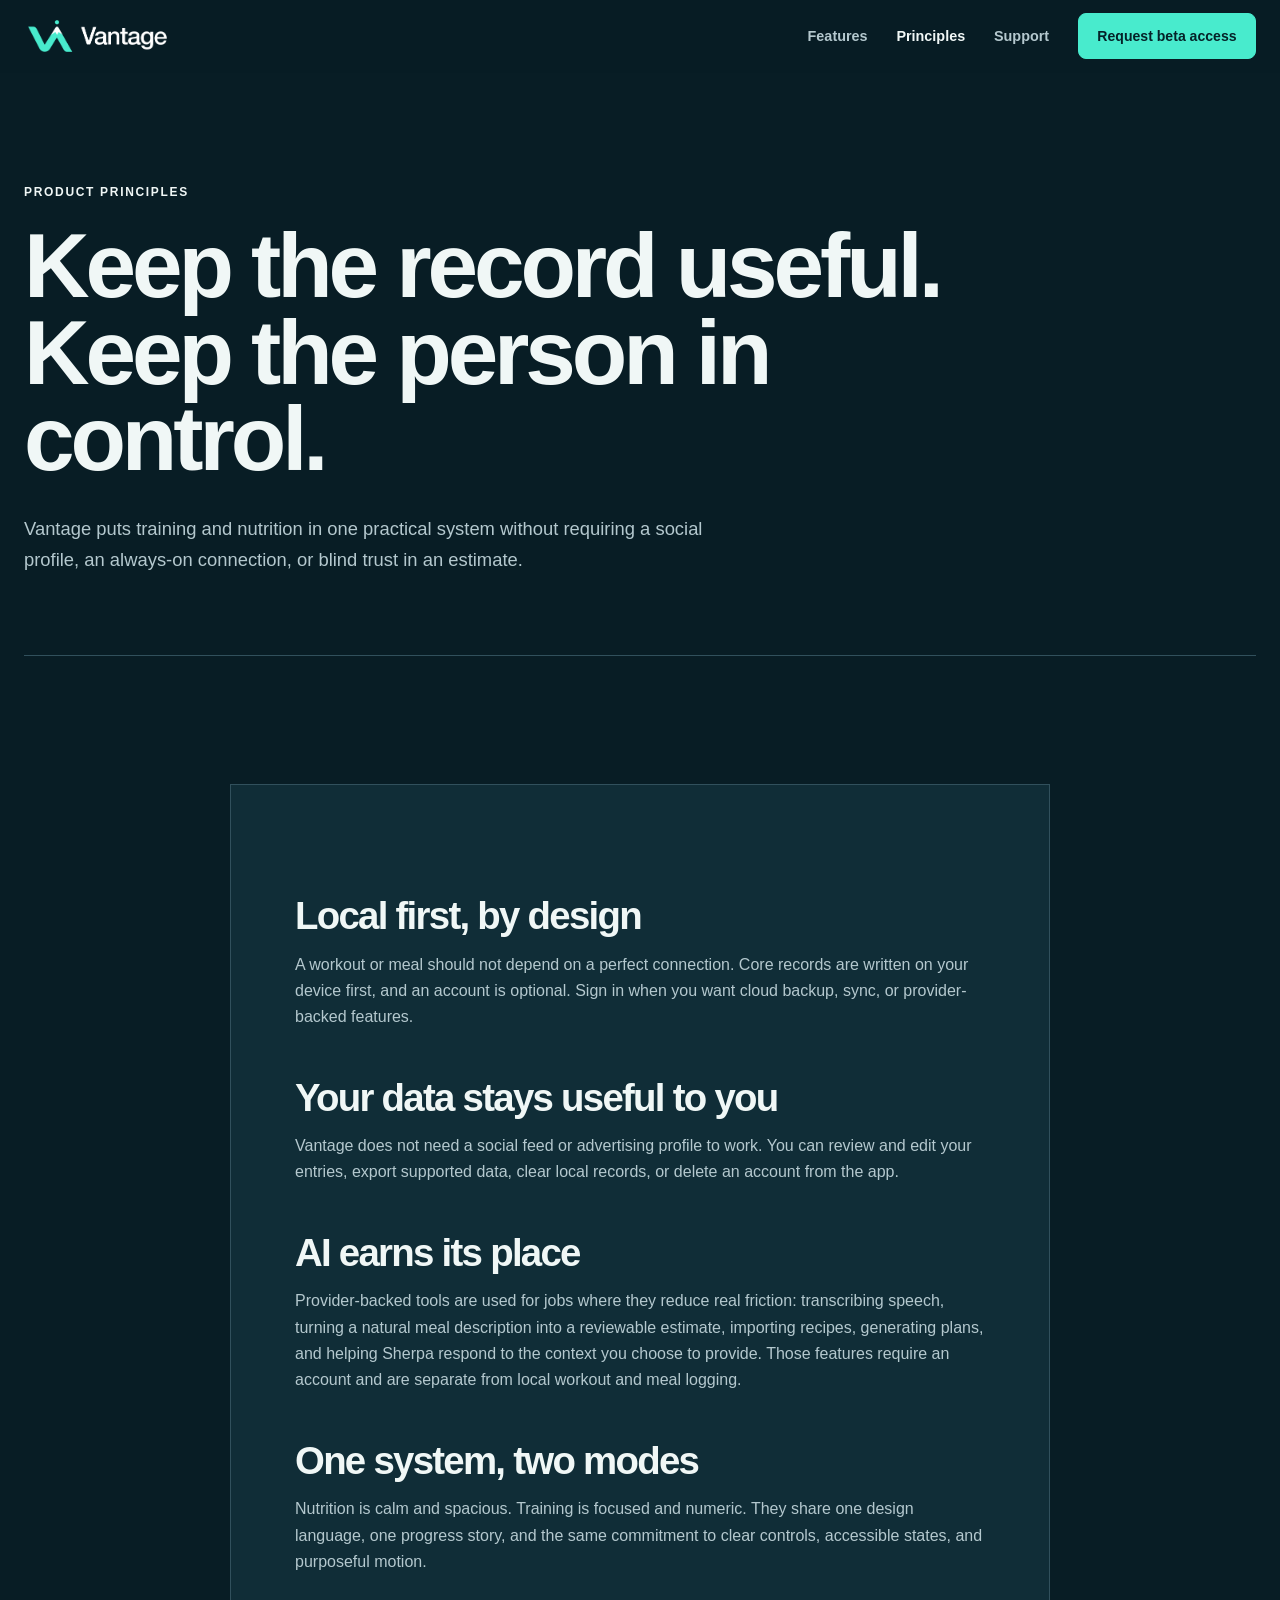
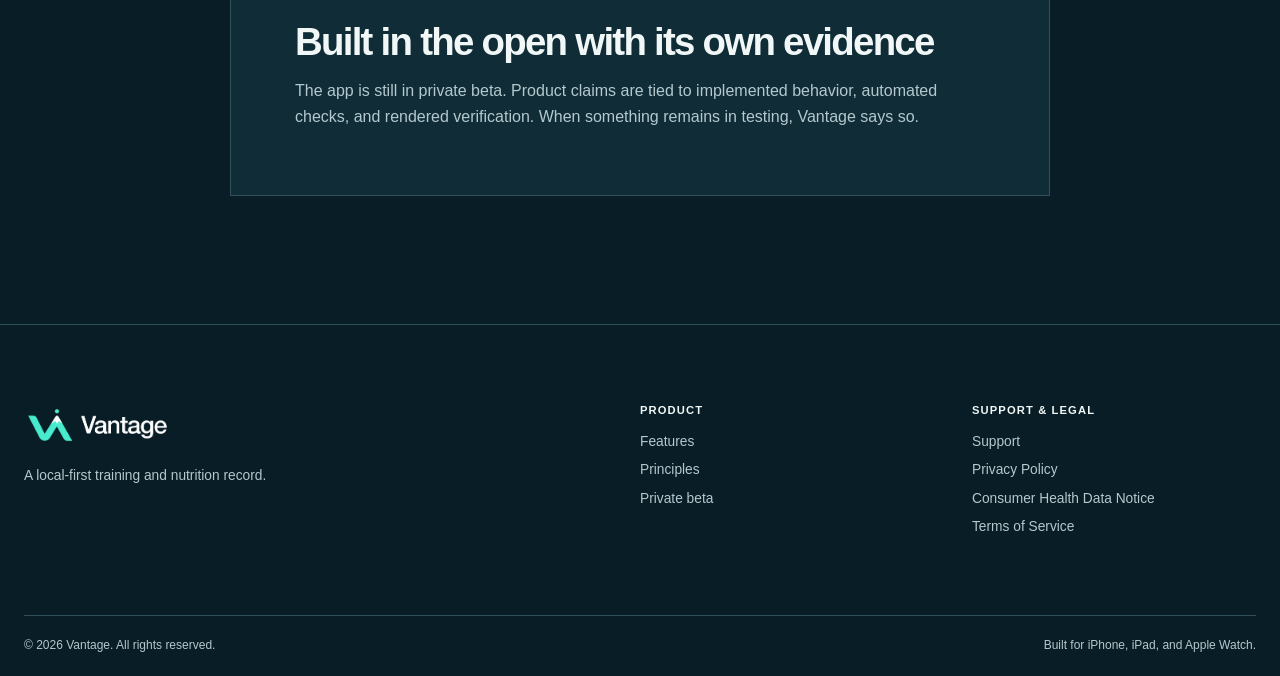
==== commit 0408dad4: "Align V arm with mountain summit across brand assets" ====
--- a/about.html
+++ b/about.html
@@ -5,13 +5,13 @@
   <meta name="viewport" content="width=device-width, initial-scale=1">
   <title>About — Vantage</title>
   <meta name="description" content="Why Vantage brings training, nutrition, and progress into one local-first app.">
-  <link rel="icon" href="assets/favicon.png?v=20261013">
+  <link rel="icon" href="assets/favicon.png?v=20261018">
   <link rel="stylesheet" href="style.css?v=20261014">
 </head>
 <body>
   <header class="site-header">
     <div class="container nav-container">
-      <a href="index.html" class="logo" aria-label="Vantage home"><img src="assets/vantage-full-logo-dark.png?v=20261014" width="166" height="40" alt="Vantage"></a>
+      <a href="index.html" class="logo" aria-label="Vantage home"><img src="assets/vantage-full-logo-dark.png?v=20261018" width="166" height="40" alt="Vantage"></a>
       <button class="menu-toggle" type="button" aria-label="Open menu" aria-expanded="false" aria-controls="site-navigation"><svg viewBox="0 0 24 24" aria-hidden="true"><path d="M4 7h16M4 12h16M4 17h16"/></svg></button>
       <nav class="nav-links" id="site-navigation" aria-label="Primary navigation"><a href="features.html">Features</a><a href="about.html" aria-current="page">Principles</a><a href="contact.html">Support</a><a href="mailto:support@vantage.support?subject=Vantage%20private%20beta" class="btn btn-primary">Request beta access</a></nav>
     </div>
@@ -42,7 +42,7 @@
     </section>
   </main>
   <footer>
-    <div class="container footer-grid"><div class="footer-brand"><a href="index.html" class="logo"><img src="assets/vantage-full-logo-dark.png?v=20261014" width="166" height="40" alt="Vantage"></a><p>A local-first training and nutrition record.</p></div><div class="footer-links"><h2>Product</h2><ul><li><a href="features.html">Features</a></li><li><a href="about.html">Principles</a></li><li><a href="mailto:support@vantage.support?subject=Vantage%20private%20beta">Private beta</a></li></ul></div><div class="footer-links"><h2>Support &amp; legal</h2><ul><li><a href="contact.html">Support</a></li><li><a href="privacy.html">Privacy Policy</a></li><li><a href="consumer-health-data.html">Consumer Health Data Notice</a></li><li><a href="terms.html">Terms of Service</a></li></ul></div></div>
+    <div class="container footer-grid"><div class="footer-brand"><a href="index.html" class="logo"><img src="assets/vantage-full-logo-dark.png?v=20261018" width="166" height="40" alt="Vantage"></a><p>A local-first training and nutrition record.</p></div><div class="footer-links"><h2>Product</h2><ul><li><a href="features.html">Features</a></li><li><a href="about.html">Principles</a></li><li><a href="mailto:support@vantage.support?subject=Vantage%20private%20beta">Private beta</a></li></ul></div><div class="footer-links"><h2>Support &amp; legal</h2><ul><li><a href="contact.html">Support</a></li><li><a href="privacy.html">Privacy Policy</a></li><li><a href="consumer-health-data.html">Consumer Health Data Notice</a></li><li><a href="terms.html">Terms of Service</a></li></ul></div></div>
     <div class="container footer-bottom"><p>&copy; 2026 Vantage. All rights reserved.</p><p>Built for iPhone, iPad, and Apple Watch.</p></div>
   </footer>
   <script src="script.js?v=20260927-1"></script>
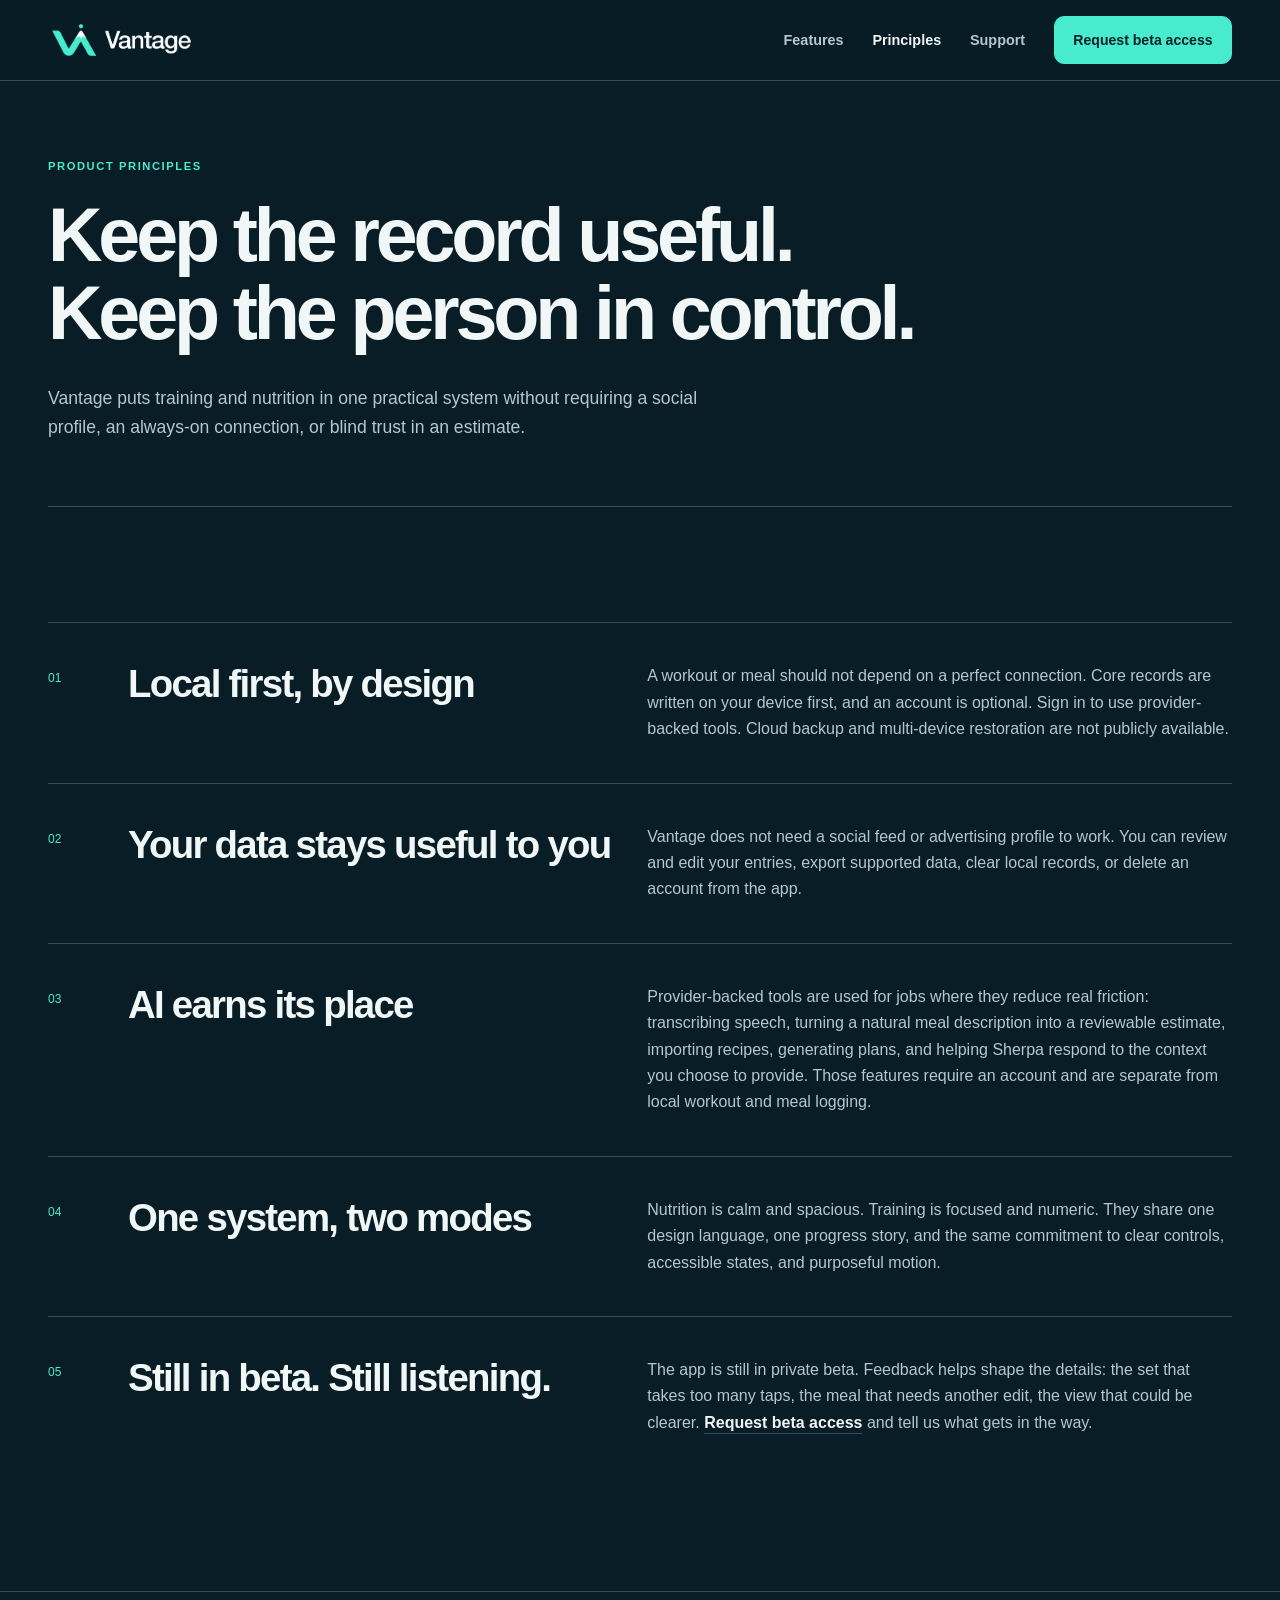
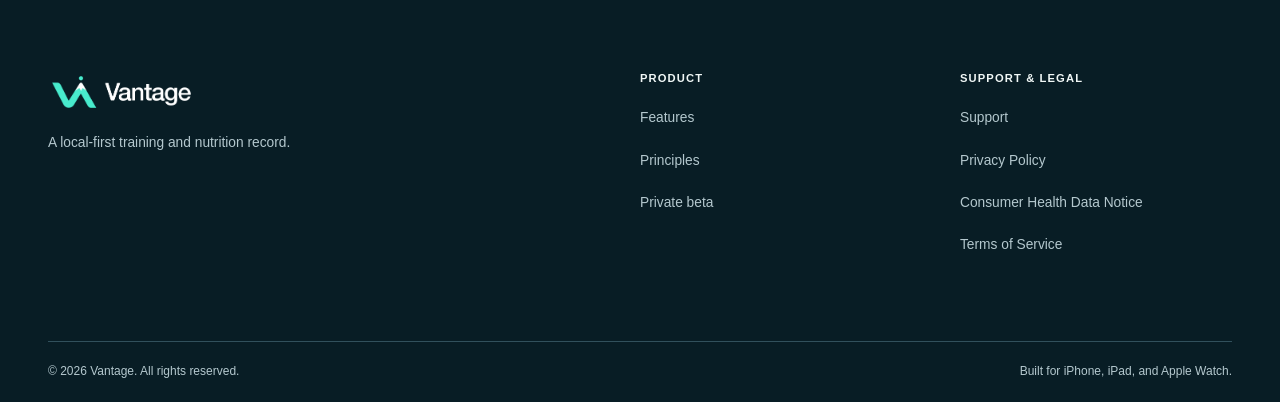
==== commit fa86ef46: "Refresh app screenshots, motion, and iPhone proportions" ====
--- a/about.html
+++ b/about.html
@@ -3,12 +3,15 @@
 <head>
   <meta charset="utf-8">
   <meta name="viewport" content="width=device-width, initial-scale=1">
-  <title>About — Vantage</title>
+  <title>Principles — Vantage</title>
   <meta name="description" content="Why Vantage brings training, nutrition, and progress into one local-first app.">
   <link rel="icon" href="assets/favicon.png?v=20261018">
   <link rel="stylesheet" href="style.css?v=20261014">
+  <script>document.documentElement.classList.add('marketing-js');</script>
+  <link rel="stylesheet" href="marketing.css?v=20261102-frame2">
 </head>
-<body>
+<body class="marketing-page">
+  <a class="skip-link" href="#main-content">Skip to content</a>
   <header class="site-header">
     <div class="container nav-container">
       <a href="index.html" class="logo" aria-label="Vantage home"><img src="assets/vantage-full-logo-dark.png?v=20261018" width="166" height="40" alt="Vantage"></a>
@@ -16,28 +19,23 @@
       <nav class="nav-links" id="site-navigation" aria-label="Primary navigation"><a href="features.html">Features</a><a href="about.html" aria-current="page">Principles</a><a href="contact.html">Support</a><a href="mailto:support@vantage.support?subject=Vantage%20private%20beta" class="btn btn-primary">Request beta access</a></nav>
     </div>
   </header>
-  <main>
+  <main id="main-content" tabindex="-1">
     <section class="page-hero container">
       <p class="eyebrow">Product principles</p>
       <h1>Keep the record useful. Keep the person in control.</h1>
       <p>Vantage puts training and nutrition in one practical system without requiring a social profile, an always-on connection, or blind trust in an estimate.</p>
     </section>
     <section class="section container">
-      <div class="document-content">
-        <h2>Local first, by design</h2>
-        <p>A workout or meal should not depend on a perfect connection. Core records are written on your device first, and an account is optional. Sign in when you want cloud backup, sync, or provider-backed features.</p>
+      <div class="principles-list">
+        <article data-reveal><h2>Local first, by design</h2><p>A workout or meal should not depend on a perfect connection. Core records are written on your device first, and an account is optional. Sign in to use provider-backed tools. Cloud backup and multi-device restoration are not publicly available.</p></article>
 
-        <h2>Your data stays useful to you</h2>
-        <p>Vantage does not need a social feed or advertising profile to work. You can review and edit your entries, export supported data, clear local records, or delete an account from the app.</p>
+        <article data-reveal><h2>Your data stays useful to you</h2><p>Vantage does not need a social feed or advertising profile to work. You can review and edit your entries, export supported data, clear local records, or delete an account from the app.</p></article>
 
-        <h2>AI earns its place</h2>
-        <p>Provider-backed tools are used for jobs where they reduce real friction: transcribing speech, turning a natural meal description into a reviewable estimate, importing recipes, generating plans, and helping Sherpa respond to the context you choose to provide. Those features require an account and are separate from local workout and meal logging.</p>
+        <article data-reveal><h2>AI earns its place</h2><p>Provider-backed tools are used for jobs where they reduce real friction: transcribing speech, turning a natural meal description into a reviewable estimate, importing recipes, generating plans, and helping Sherpa respond to the context you choose to provide. Those features require an account and are separate from local workout and meal logging.</p></article>
 
-        <h2>One system, two modes</h2>
-        <p>Nutrition is calm and spacious. Training is focused and numeric. They share one design language, one progress story, and the same commitment to clear controls, accessible states, and purposeful motion.</p>
+        <article data-reveal><h2>One system, two modes</h2><p>Nutrition is calm and spacious. Training is focused and numeric. They share one design language, one progress story, and the same commitment to clear controls, accessible states, and purposeful motion.</p></article>
 
-        <h2>Built in the open with its own evidence</h2>
-        <p>The app is still in private beta. Product claims are tied to implemented behavior, automated checks, and rendered verification. When something remains in testing, Vantage says so.</p>
+        <article data-reveal><h2>Still in beta. Still listening.</h2><p>The app is still in private beta. Feedback helps shape the details: the set that takes too many taps, the meal that needs another edit, the view that could be clearer. <a class="text-link" href="mailto:support@vantage.support?subject=Vantage%20private%20beta">Request beta access</a> and tell us what gets in the way.</p></article>
       </div>
     </section>
   </main>
@@ -45,6 +43,6 @@
     <div class="container footer-grid"><div class="footer-brand"><a href="index.html" class="logo"><img src="assets/vantage-full-logo-dark.png?v=20261018" width="166" height="40" alt="Vantage"></a><p>A local-first training and nutrition record.</p></div><div class="footer-links"><h2>Product</h2><ul><li><a href="features.html">Features</a></li><li><a href="about.html">Principles</a></li><li><a href="mailto:support@vantage.support?subject=Vantage%20private%20beta">Private beta</a></li></ul></div><div class="footer-links"><h2>Support &amp; legal</h2><ul><li><a href="contact.html">Support</a></li><li><a href="privacy.html">Privacy Policy</a></li><li><a href="consumer-health-data.html">Consumer Health Data Notice</a></li><li><a href="terms.html">Terms of Service</a></li></ul></div></div>
     <div class="container footer-bottom"><p>&copy; 2026 Vantage. All rights reserved.</p><p>Built for iPhone, iPad, and Apple Watch.</p></div>
   </footer>
-  <script src="script.js?v=20260927-1"></script>
+  <script src="marketing.js?v=20261102" defer></script>
 </body>
 </html>
--- a/marketing.css
+++ b/marketing.css
@@ -0,0 +1,160 @@
+/* Marketing-only composition. Shared support and legal surfaces retain style.css. */
+html:has(.marketing-page) { scroll-behavior: auto; }
+.marketing-page { --container: 1184px; --space-8: clamp(5rem, 9vw, 8rem); }
+.marketing-page h1 { font-size: clamp(3.25rem, 5.9vw, 5.4rem); line-height: 1.025; letter-spacing: -.055em; text-wrap: balance; }
+.marketing-page h2 { font-size: clamp(2.4rem, 4vw, 3.8rem); line-height: 1.08; text-wrap: balance; }
+.marketing-page p { text-wrap: pretty; }
+.marketing-page .kicker, .marketing-page .eyebrow { color: var(--accent); font-size: .7rem; }
+.marketing-page .site-header { border-bottom-color: var(--line); }
+.marketing-page .nav-container { min-height: 80px; }
+.marketing-page .btn { min-height: 48px; border-radius: 10px; transition: background-color 150ms ease, border-color 150ms ease, transform 150ms ease; }
+.marketing-page .btn:hover { transform: none; }
+@media (hover: hover) and (pointer: fine) {
+  .marketing-page .btn:hover { transform: translateY(-1px); }
+}
+.marketing-page .btn-secondary { border-color: var(--line); }
+.marketing-page :is(a, button):focus-visible { outline: 3px solid var(--accent); outline-offset: 5px; }
+.marketing-page [id], .marketing-page main { scroll-margin-top: 108px; }
+.marketing-page main:focus { outline: none; }
+.marketing-page .skip-link { position: fixed; z-index: 40; top: 12px; left: 16px; padding: 12px 20px; border-radius: 8px; background: var(--accent); color: var(--on-accent); font-weight: 700; transform: translateY(-180%); }
+.marketing-page .skip-link:focus { transform: none; }
+.marketing-page .hero { grid-template-columns: minmax(0, 1.2fr) minmax(350px, .8fr); gap: clamp(2rem, 5vw, 5rem); min-height: 0; padding-top: 144px; padding-bottom: 64px; }
+.marketing-page .hero-copy { padding-bottom: 1rem; }
+.marketing-page .hero-copy .kicker { margin-bottom: 1.6rem; }
+.marketing-page .hero-lede { max-width: 560px; margin-top: 1.6rem; font-size: 1.13rem; }
+.marketing-page .hero-actions { gap: 12px; margin-top: 2rem; }
+.marketing-page .hero-proof { min-width: 0; }
+.marketing-page .hero-stage { position: relative; display: grid; grid-template-columns: minmax(0, 1fr); min-width: 0; justify-items: center; padding: 40px 24px 28px; border: 1px solid var(--line); border-radius: 28px; background: linear-gradient(145deg, var(--paper-deep), var(--surface)); }
+.marketing-page .hero-stage .device-frame { width: min(310px, 100%); min-width: 0; max-width: 100%; }
+.marketing-page .proof-label { justify-self: start; margin-bottom: 24px; color: var(--muted); font-size: .7rem; letter-spacing: .12em; text-transform: uppercase; }
+.marketing-page .hero-proof figcaption { display: block; padding-top: 14px; text-align: center; font-size: .75rem; }
+/* iPhone 17 Pro body: 71.9 × 150 mm, 460 ppi (Apple specs).
+   https://support.apple.com/en-us/125090
+   Outer R12 mm: Apple dimensional drawing, page 4.
+   https://developer.apple.com/download/files/accessories/dimensional-drawings/iphone-17-pro.pdf
+   Inference: 1206 px / 460 ppi × 25.4 = 66.5922 mm screen width;
+   66.5922 / 71.9 = 92.6178%. A concentric inset gives inner R ≈ 9.35 mm.
+   Percentage radii preserve these proportions at every responsive frame width. */
+.marketing-page .device-frame {
+  --device-bezel: #050607;
+  --device-metal: var(--line);
+  display: grid;
+  place-items: center;
+  width: 100%;
+  min-width: 0;
+  aspect-ratio: 719 / 1500;
+  padding: 0;
+  border: 0;
+  border-radius: 16.68985% / 8%;
+  background: var(--device-bezel);
+  box-shadow: inset 0 0 0 1px var(--device-metal), 0 20px 48px rgba(0, 0, 0, .2);
+  overflow: hidden;
+}
+.marketing-page .device-frame::before, .marketing-page .device-frame::after { content: none; }
+.marketing-page .device-frame img { width: 92.6178%; height: auto; border-radius: 14.04% / 6.46%; }
+.marketing-page .fact-bar { background: var(--paper-deep); }
+.marketing-page .fact-grid p { padding: 1.7rem 2rem; }
+.marketing-page .fact-grid p:first-child { padding-left: 0; }
+.marketing-page .section-index { margin-bottom: 3rem; }
+.marketing-page .section-heading { max-width: 760px; gap: 1.25rem; margin-bottom: 3.5rem; }
+.marketing-page .section-heading > p:last-child { font-size: 1.04rem; }
+.marketing-page .screen-grid { grid-template-columns: repeat(3, minmax(0, 1fr)); gap: clamp(24px, 4vw, 64px); }
+.marketing-page .screen-figure { width: 100%; max-width: 300px; justify-self: center; }
+.marketing-page .screen-figure figcaption { gap: .4rem; padding-top: 1.4rem; }
+.marketing-page .screen-figure figcaption strong { font-size: 1.05rem; }
+.marketing-page .screen-figure figcaption small { color: var(--faint); font-size: .7rem; line-height: 1.5; }
+.marketing-page .dark-section { background: var(--paper-deep); }
+.marketing-page .dark-section p { color: var(--muted); }
+.marketing-page .dark-section .kicker { color: var(--accent); }
+.marketing-page .watch-layout { grid-template-columns: minmax(0, 1fr) 310px; column-gap: clamp(3rem, 9vw, 8rem); row-gap: 2rem; }
+.marketing-page .watch-layout .section-index { grid-column: 1 / -1; margin-bottom: 0; }
+.marketing-page .watch-copy h2 { max-width: 600px; }
+.marketing-page .watch-proof { padding-inline: 16px; }
+.marketing-page .watch-proof::before { content: none; }
+.marketing-page .watch-proof figcaption { flex-wrap: wrap; line-height: 1.6; }
+.marketing-page .capability-grid { margin-top: 3rem; border-left: 0; column-gap: 2rem; }
+.marketing-page .capability-grid article { min-height: 0; padding: 2rem 0; border-right: 0; }
+.marketing-page .capability-grid article > span { margin-bottom: 1.5rem; color: var(--accent); }
+.marketing-page .capability-grid h3 { font-size: 1.3rem; }
+.marketing-page .closing-section { padding-block: 5rem 6rem; }
+.marketing-page .closing-section h2 { max-width: 800px; }
+.marketing-page .page-hero { padding-top: 160px; padding-bottom: 4rem; }
+.marketing-page .page-hero h1 { max-width: 960px; }
+.marketing-page .page-hero > p:not(.kicker):not(.eyebrow) { font-size: 1.1rem; }
+.marketing-page .anchor-nav a { display: inline-flex; align-items: center; min-height: 44px; }
+.marketing-page .feature-row, .marketing-page .feature-row-reverse { grid-template-columns: minmax(0, 1fr) 310px; gap: clamp(3rem, 9vw, 8rem); }
+.marketing-page .feature-row-reverse { grid-template-columns: 310px minmax(0, 1fr); }
+.marketing-page .feature-row-reverse .feature-copy { grid-column: 2; grid-row: 1; }
+.marketing-page .feature-row-reverse .feature-shot { grid-column: 1; grid-row: 1; }
+.marketing-page .feature-copy .section-number { margin-bottom: 2rem; }
+.marketing-page .feature-shot { max-width: 310px; }
+.marketing-page .feature-shot figcaption { line-height: 1.6; }
+.marketing-page .detail-list div { grid-template-columns: 120px minmax(0, 1fr); }
+.marketing-page .device-showcase { grid-template-columns: minmax(0, 1fr) 250px; gap: 3rem; }
+.marketing-page .ipad-device { padding: 8px; border-radius: 22px; }
+.marketing-page .ipad-device img { border: 0; border-radius: 14px; }
+.marketing-page .wide-proof figcaption { display: block; line-height: 1.6; }
+.marketing-page .principles-list { counter-reset: principle; }
+.marketing-page .principles-list article { display: grid; grid-template-columns: 48px minmax(0, 1fr) minmax(0, 1.2fr); gap: 2rem; padding: 2.5rem 0; border-top: 1px solid var(--line); counter-increment: principle; }
+.marketing-page .principles-list article::before { content: "0" counter(principle); color: var(--accent); font-size: .75rem; padding-top: 8px; }
+.marketing-page .principles-list h2 { font-size: clamp(1.8rem, 3vw, 2.5rem); }
+.marketing-page .footer-links h2 { font-family: var(--font); font-size: .7rem; line-height: 1.2; letter-spacing: .1em; text-transform: uppercase; text-wrap: initial; }
+.marketing-page .footer-links a { display: inline-flex; align-items: center; min-height: 32px; }
+.marketing-page [data-reveal] { opacity: 1; }
+.marketing-page [data-reveal].reveal-pending { opacity: 0; transform: translateY(12px); }
+.marketing-page [data-reveal].reveal-enter { animation: marketing-reveal 360ms ease-out both; }
+@keyframes marketing-reveal { from { opacity: 0; transform: translateY(12px); } to { opacity: 1; transform: none; } }
+@media (max-width: 980px) {
+  .marketing-page .hero { grid-template-columns: minmax(0, 1fr) 350px; gap: 32px; }
+  .marketing-page .hero h1 { font-size: clamp(3rem, 5.7vw, 4.6rem); }
+  .marketing-page .hero-stage { padding: 24px 18px; }
+  .marketing-page .hero-stage .device-frame { width: min(280px, 100%); }
+  .marketing-page .screen-grid { grid-template-columns: repeat(2, minmax(0, 1fr)); row-gap: 3rem; }
+  .marketing-page .screen-figure:last-child:nth-child(odd) { grid-column: 1 / -1; }
+  .marketing-page .feature-row, .marketing-page .feature-row-reverse { gap: 40px; }
+  .marketing-page .device-showcase { grid-template-columns: minmax(0, 1fr); }
+  .marketing-page .compact-watch { max-width: 280px; justify-self: center; }
+}
+@media (max-width: 760px) {
+  .marketing-page .nav-container { min-height: 72px; }
+  .marketing-page .logo img { width: 150px; height: auto; }
+  .marketing-page .menu-toggle { display: none; cursor: pointer; }
+  .marketing-page .nav-links { position: static; display: grid; width: 100%; border-bottom: 0; padding: 0 0 16px; }
+  .marketing-page .nav-container { flex-wrap: wrap; }
+  html:not(.marketing-js) .marketing-page .site-header { position: static; }
+  .marketing-js .marketing-page .menu-toggle { display: block; }
+  .marketing-js .marketing-page .nav-links { position: absolute; top: 72px; display: none; padding: 8px 16px 16px; border-bottom: 1px solid var(--line); max-height: calc(100dvh - 72px); overflow-y: auto; }
+  .marketing-js .marketing-page .nav-links.active { display: grid; }
+  .marketing-page .hero { display: grid; grid-template-columns: 1fr; gap: 3rem; padding-top: 124px; padding-bottom: 48px; }
+  .marketing-page .hero h1 { font-size: clamp(3.2rem, 9vw, 4.8rem); }
+  .marketing-page .hero-lede { max-width: 600px; }
+  .marketing-page .hero-proof { width: min(100%, 460px); margin: 0; justify-self: center; }
+  .marketing-page .hero-stage { padding: 24px; }
+  .marketing-page .hero-stage .device-frame { width: min(310px, 100%); }
+  .marketing-page .fact-grid { grid-template-columns: 1fr; }
+  .marketing-page .fact-grid p { padding: 1.4rem 0; }
+  .marketing-page .watch-layout, .marketing-page .feature-row, .marketing-page .feature-row-reverse { grid-template-columns: 1fr; gap: 3rem; }
+  .marketing-page .watch-proof, .marketing-page .feature-shot { justify-self: center; width: min(100%, 310px); }
+  .marketing-page .watch-layout .section-index { grid-column: 1; }
+  .marketing-page .feature-row-reverse .feature-copy, .marketing-page .feature-row-reverse .feature-shot { grid-column: 1; }
+  .marketing-page .feature-row-reverse .feature-copy { grid-row: 1; }
+  .marketing-page .feature-row-reverse .feature-shot { grid-row: 2; }
+  .marketing-page .page-hero { padding-top: 130px; }
+  .marketing-page .principles-list article { grid-template-columns: 32px minmax(0, 1fr); gap: 1rem; }
+  .marketing-page .principles-list p { grid-column: 2; }
+}
+@media (max-width: 540px) {
+  .marketing-page .screen-grid { grid-template-columns: minmax(0, 1fr); gap: 3rem; }
+  .marketing-page .screen-figure:last-child:nth-child(odd) { grid-column: 1; }
+  .marketing-page .screen-figure { max-width: 300px; }
+  .marketing-page .hero-stage .device-frame { width: min(280px, 100%); }
+  .marketing-page .capability-grid { grid-template-columns: 1fr; }
+  .marketing-page .detail-list div { grid-template-columns: 1fr; gap: .4rem; }
+  .marketing-page .hero-actions { align-items: stretch; }
+  .marketing-page .hero-actions .btn { flex: 1 1 auto; }
+}
+@media (prefers-reduced-motion: reduce) {
+  .marketing-page *, .marketing-page *::before, .marketing-page *::after { animation: none !important; transition: none !important; }
+  .marketing-page [data-reveal], .marketing-page [data-reveal].reveal-pending { opacity: 1 !important; transform: none !important; }
+  .marketing-page .btn:hover { transform: none; }
+}
